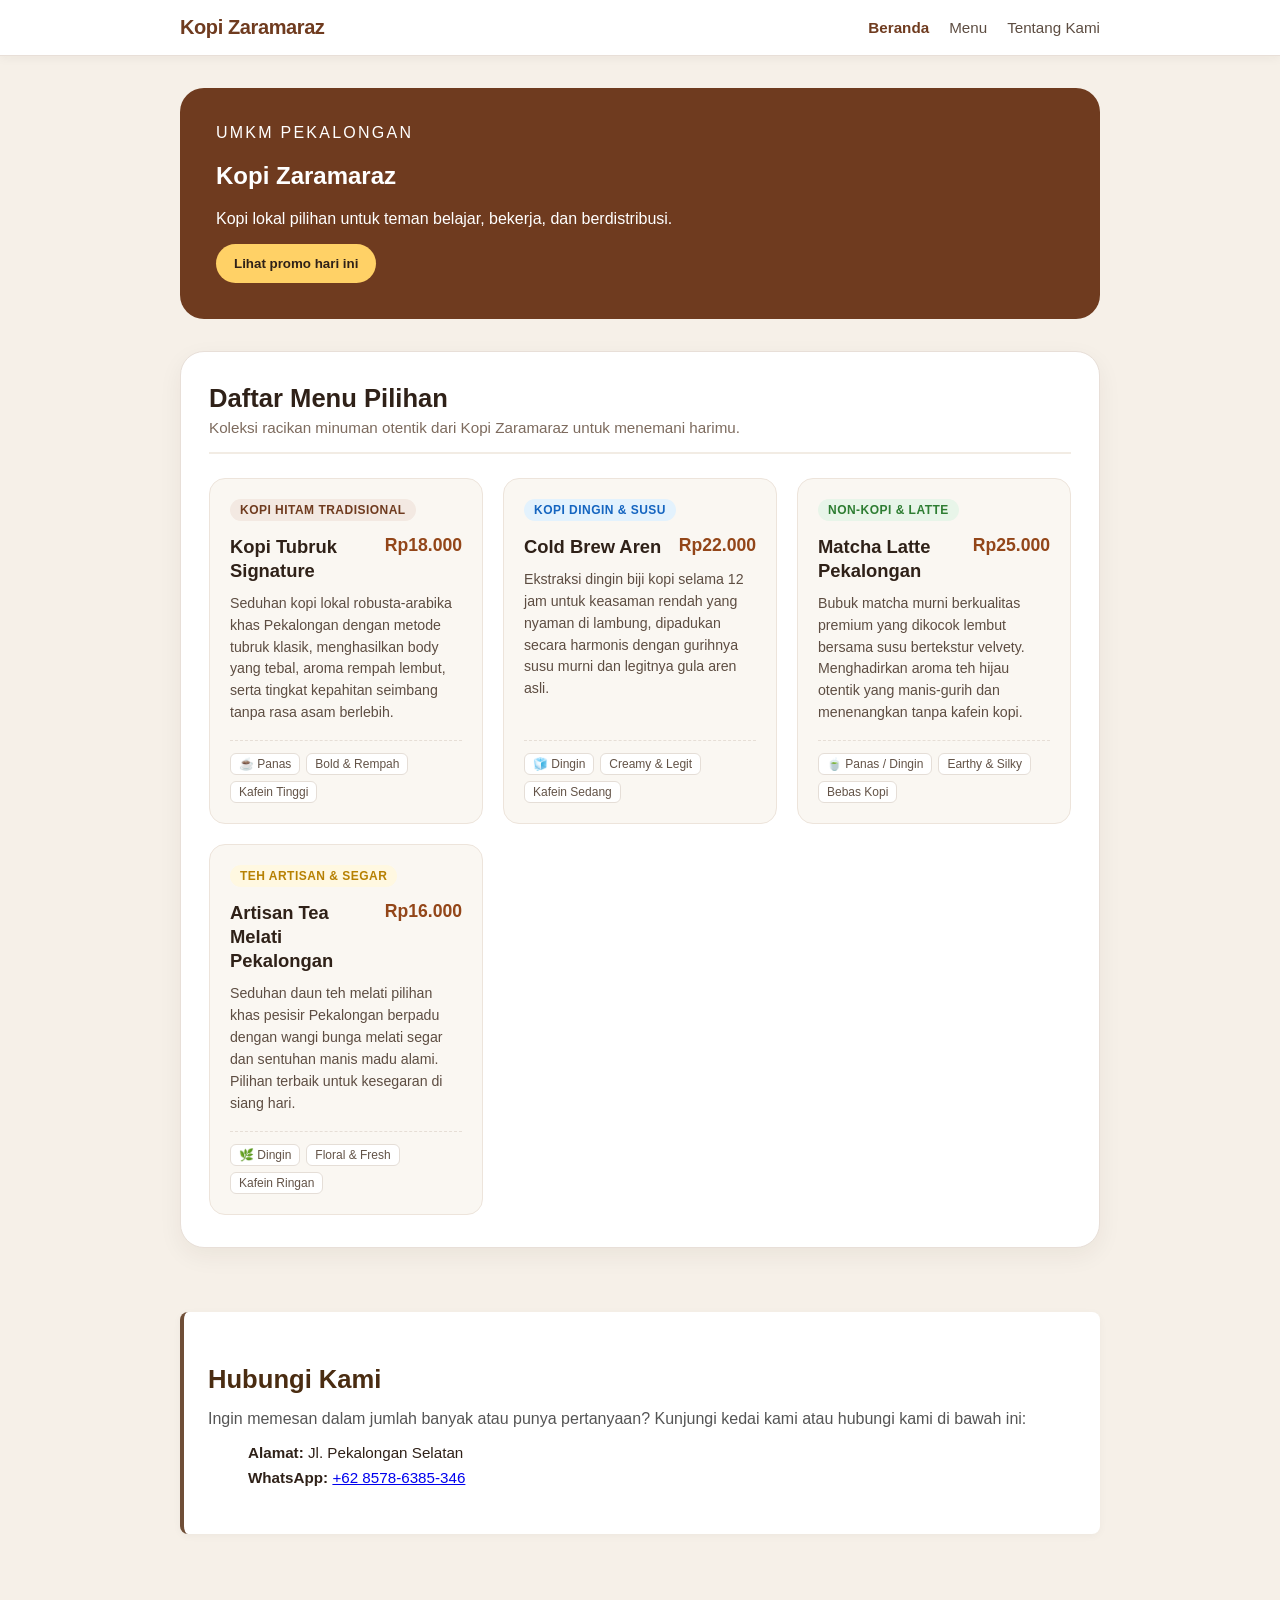
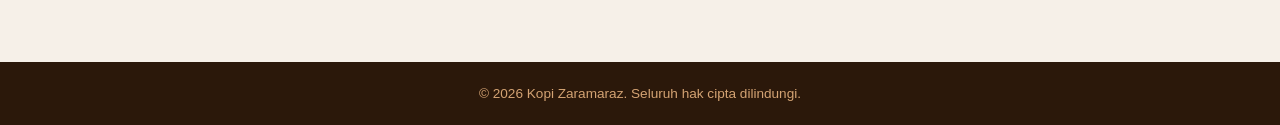
==== index.html @ f958324e "feat : tambah semantic html dan navigasi dua halaman" ====
<!doctype html>
<html lang="id">
    <head>
        <meta charset="utf-8" />
        <meta name="viewport" content="width=device-width, initial-scale=1" />
        <title>Kopi Zaramaraz</title>
        <link rel="stylesheet" href="css/style.css" />
    </head>
    <body>
        <header class="navbar-header">
            <div class="navbar-container">
                <a href="#" class="brand-logo">Kopi Zaramaraz</a>
                <nav class="navbar">
                    <ul class="nav-links">
                        <li><a href="#" class="active">Beranda</a></li>
                        <li><a href="#produk-title">Menu</a></li>
                        <li><a href="tentang.html">Tentang Kami</a></li>
                    </ul>
                </nav>
            </div>
        </header>
        <main class="page">
            <section class="hero">
                <p class="eyebrow">UMKM Pekalongan</p>
                <h1>Kopi Zaramaraz</h1>
                <p>Kopi lokal pilihan untuk teman belajar, bekerja, dan berdistribusi.</p>
                <button id="promoButton" type="button">Lihat promo hari ini</button>
            </section>

            <section id="menu" class="menu-box" aria-labelledby="produk-title">
                <div class="menu-header">
                    <h2 id="produk-title">Daftar Menu Pilihan</h2>
                    <p class="menu-subtitle">Koleksi racikan minuman otentik dari Kopi Zaramaraz untuk menemani harimu.</p>
                </div>

                <div class="menu-grid">
                    <!-- Card 1: Kopi Tubruk Signature (Jenis: Kopi Hitam Tradisional) -->
                    <article class="menu-card">
                        <div class="card-badge badge-kopi">Kopi Hitam Tradisional</div>
                        <div class="card-heading">
                            <h3 class="product-name">Kopi Tubruk Signature</h3>
                            <span class="product-price">Rp18.000</span>
                        </div>
                        <p class="product-desc">
                            Seduhan kopi lokal robusta-arabika khas Pekalongan dengan metode tubruk klasik, menghasilkan body yang tebal, aroma rempah lembut, serta tingkat kepahitan seimbang tanpa rasa asam berlebih.
                        </p>
                        <div class="product-meta">
                            <span class="meta-tag">☕ Panas</span>
                            <span class="meta-tag">Bold &amp; Rempah</span>
                            <span class="meta-tag">Kafein Tinggi</span>
                        </div>
                    </article>

                    <!-- Card 2: Cold Brew Aren (Jenis: Kopi Dingin & Susu) -->
                    <article class="menu-card">
                        <div class="card-badge badge-cold">Kopi Dingin &amp; Susu</div>
                        <div class="card-heading">
                            <h3 class="product-name">Cold Brew Aren</h3>
                            <span class="product-price">Rp22.000</span>
                        </div>
                        <p class="product-desc">
                            Ekstraksi dingin biji kopi selama 12 jam untuk keasaman rendah yang nyaman di lambung, dipadukan secara harmonis dengan gurihnya susu murni dan legitnya gula aren asli.
                        </p>
                        <div class="product-meta">
                            <span class="meta-tag">🧊 Dingin</span>
                            <span class="meta-tag">Creamy &amp; Legit</span>
                            <span class="meta-tag">Kafein Sedang</span>
                        </div>
                    </article>

                    <!-- Card 3: Matcha Latte Pekalongan (Jenis: Non-Kopi & Latte) -->
                    <article class="menu-card">
                        <div class="card-badge badge-matcha">Non-Kopi &amp; Latte</div>
                        <div class="card-heading">
                            <h3 class="product-name">Matcha Latte Pekalongan</h3>
                            <span class="product-price">Rp25.000</span>
                        </div>
                        <p class="product-desc">
                            Bubuk matcha murni berkualitas premium yang dikocok lembut bersama susu bertekstur velvety. Menghadirkan aroma teh hijau otentik yang manis-gurih dan menenangkan tanpa kafein kopi.
                        </p>
                        <div class="product-meta">
                            <span class="meta-tag">🍵 Panas / Dingin</span>
                            <span class="meta-tag">Earthy &amp; Silky</span>
                            <span class="meta-tag">Bebas Kopi</span>
                        </div>
                    </article>

                    <!-- Card 4: Artisan Tea Melati Pekalongan (Jenis: Teh Artisan & Segar) -->
                    <article class="menu-card">
                        <div class="card-badge badge-tea">Teh Artisan &amp; Segar</div>
                        <div class="card-heading">
                            <h3 class="product-name">Artisan Tea Melati Pekalongan</h3>
                            <span class="product-price">Rp16.000</span>
                        </div>
                        <p class="product-desc">
                            Seduhan daun teh melati pilihan khas pesisir Pekalongan berpadu dengan wangi bunga melati segar dan sentuhan manis madu alami. Pilihan terbaik untuk kesegaran di siang hari.
                        </p>
                        <div class="product-meta">
                            <span class="meta-tag">🌿 Dingin</span>
                            <span class="meta-tag">Floral &amp; Fresh</span>
                            <span class="meta-tag">Kafein Ringan</span>
                        </div>
                    </article>
                </div>
            </section>
            <section id="kontak" class="contact-section">
                <h2>Hubungi Kami</h2>
                <p>Ingin memesan dalam jumlah banyak atau punya pertanyaan? Kunjungi kedai kami atau hubungi kami di bawah ini:</p>
                <ul>
                    <li><strong>Alamat:</strong> Jl. Pekalongan Selatan</li>
                    <li><strong>WhatsApp:</strong> <a href="https://wa.me/6285786385346">+62 8578-6385-346</a></li>
                </ul>
            </section>
        </main>
        <footer class="footer">
            <p>&copy; 2026 Kopi Zaramaraz. Seluruh hak cipta dilindungi.</p>
        </footer>
        <script src="js/script.js"></script>
    </body>
</html>
---- css/style.css ----
.navbar-header {
    background: #ffffff;
    border-bottom: 1px solid #e8dfd8;
    position: sticky;
    top: 0;
    z-index: 100;
    box-shadow: 0 2px 10px rgba(47, 33, 24, 0.05);
}

.navbar-container {
    max-width: 920px;
    margin: 0 auto;
    padding: 16px 20px;
    display: flex;
    justify-content: space-between;
    align-items: center;
}

.brand-logo {
    font-size: 1.25rem;
    font-weight: 700;
    color: #6f3b1f;
    text-decoration: none;
    letter-spacing: -0.02em;
}

.navbar .nav-links {
    list-style: none;
    margin: 0;
    padding: 0;
    display: flex;
    gap: 20px;
}

.navbar .nav-links a {
    text-decoration: none;
    color: #5d4d42;
    font-weight: 500;
    font-size: 0.95rem;
    transition: color 0.2s ease;
}

.navbar .nav-links a:hover,
.navbar .nav-links a.active {
    color: #6f3b1f;
    font-weight: 700;
}

@media (max-width: 600px) {
    .navbar-container {
        flex-direction: column;
        gap: 12px;
        align-items: flex-start;
    }

    .navbar .nav-links {
        gap: 14px;
        flex-wrap: wrap;
    }
}

body {
    margin: 0;
    color: #2f2118;
    background: #f6f0e8;
    font-family: Arial, sans-serif;
}

.page {
    max-width: 920px;
    margin: 0 auto;
    padding: 32px 20px;
}

.hero {
    padding: 36px;
    color: white;
    background: #6f3b1f;
    border-radius: 24px;
}

.eyebrow {
    margin: 0 0 8px;
    letter-spacing: 0.14em;
    text-transform: uppercase;
}

.product {
    padding-left: 1.2rem;
}

button {
    padding: 12px 18px;
    color: #2f2118;
    font-weight: 700;
    cursor: pointer;
    background: #ffd166;
    border: 0;
    border-radius: 999px;
}

.menu-box {
    margin-top: 32px;
    padding: 32px 28px;
    background: #ffffff;
    border: 1px solid #e8dfd8;
    border-radius: 24px;
    box-shadow: 0 8px 24px rgba(47, 33, 24, 0.06);
}

.menu-header {
    margin-bottom: 24px;
    border-bottom: 2px solid #f2ece4;
    padding-bottom: 16px;
}

.menu-header h2 {
    margin: 0 0 6px;
    font-size: 1.6rem;
    color: #2f2118;
}

.menu-subtitle {
    margin: 0;
    color: #7d6b5e;
    font-size: 0.95rem;
}

.menu-grid {
    display: grid;
    grid-template-columns: repeat(auto-fit, minmax(260px, 1fr));
    gap: 20px;
}

.menu-card {
    background: #faf7f2;
    border: 1px solid #ede4db;
    border-radius: 16px;
    padding: 20px;
    display: flex;
    flex-direction: column;
    justify-content: space-between;
    transition: transform 0.2s ease, box-shadow 0.2s ease, border-color 0.2s ease;
}

.menu-card:hover {
    transform: translateY(-4px);
    box-shadow: 0 10px 24px rgba(111, 59, 31, 0.12);
    border-color: #d8c3b3;
}

.card-badge {
    display: inline-block;
    align-self: flex-start;
    font-size: 0.75rem;
    font-weight: 700;
    letter-spacing: 0.04em;
    text-transform: uppercase;
    padding: 4px 10px;
    border-radius: 999px;
    margin-bottom: 14px;
}

.badge-kopi {
    background-color: #f3e9e2;
    color: #6f3b1f;
}

.badge-cold {
    background-color: #e3f2fd;
    color: #1565c0;
}

.badge-matcha {
    background-color: #e8f5e9;
    color: #2e7d32;
}

.badge-tea {
    background-color: #fff8e1;
    color: #b78103;
}

.card-heading {
    display: flex;
    justify-content: space-between;
    align-items: flex-start;
    gap: 12px;
    margin-bottom: 10px;
}

.card-heading .product-name {
    margin: 0;
    font-size: 1.15rem;
    color: #2f2118;
    line-height: 1.3;
}

.card-heading .product-price {
    font-size: 1.1rem;
    font-weight: 700;
    color: #934619;
    white-space: nowrap;
}

.menu-card .product-desc {
    margin: 0 0 16px;
    font-size: 0.885rem;
    line-height: 1.55;
    color: #5d4d42;
    flex-grow: 1;
}

.product-meta {
    display: flex;
    flex-wrap: wrap;
    gap: 6px;
    padding-top: 12px;
    border-top: 1px dashed #e6ded6;
}

.meta-tag {
    font-size: 0.75rem;
    background: #ffffff;
    color: #635347;
    padding: 3px 8px;
    border-radius: 6px;
    border: 1px solid #e5ded7;
    font-weight: 500;
}

.contact-section {
    max-width: 1100px;
    margin: 4rem auto 3rem auto;
    padding: 2rem 1.5rem;
    background-color: #ffffff;
    border-radius: 8px;
    box-shadow: 0 2px 8px rgba(0, 0, 0, 0.04);
    border-left: 4px solid #6f4e37;
}

.contact-section h2 {
    font-size: 1.6rem;
    color: #4a2c11;
    margin-bottom: 0.5rem;
}

.contact-section p {
    color: #555555;
    margin-bottom: 1rem;
}

.contact-section ul {
    list-style: none;
    display: flex;
    flex-direction: column;
    gap: 0.5rem;
}

.contact-section li {
    font-size: 0.95rem;
}

.footer {
    background-color: #2b180a;
    color: #d4a373;
    text-align: center;
    padding: 1.5rem 1rem;
    margin-top: 3rem;
    font-size: 0.85rem;
}

.footer p {
    margin: 0;
}

a:focus-visible,
button:focus-visible {
    outline: 3px solid #d4a373;
    outline-offset: 3px;
    border-radius: 2px;
}

.skip-link {
    position: absolute;
    top: -40px;
    left: 0;
    background: #ffd166;
    color: #2f2118;
    padding: 8px 16px;
    z-index: 1000;
    font-weight: 700;
    text-decoration: none;
    transition: top 0.2s ease;
}

.skip-link:focus {
    top: 0;
}

.site-footer {
    text-align: center;
    padding: 24px 20px;
    margin-top: 40px;
    color: #7d6b5e;
    font-size: 0.875rem;
    border-top: 1px solid #e8dfd8;
}

#konten section img {
    width: 100%;             
    max-width: 100%;         
    height: auto;            
    max-height: 400px;       
    object-fit: cover;       
    border-radius: 16px;     
    margin-top: 16px;        
    display: block;
}
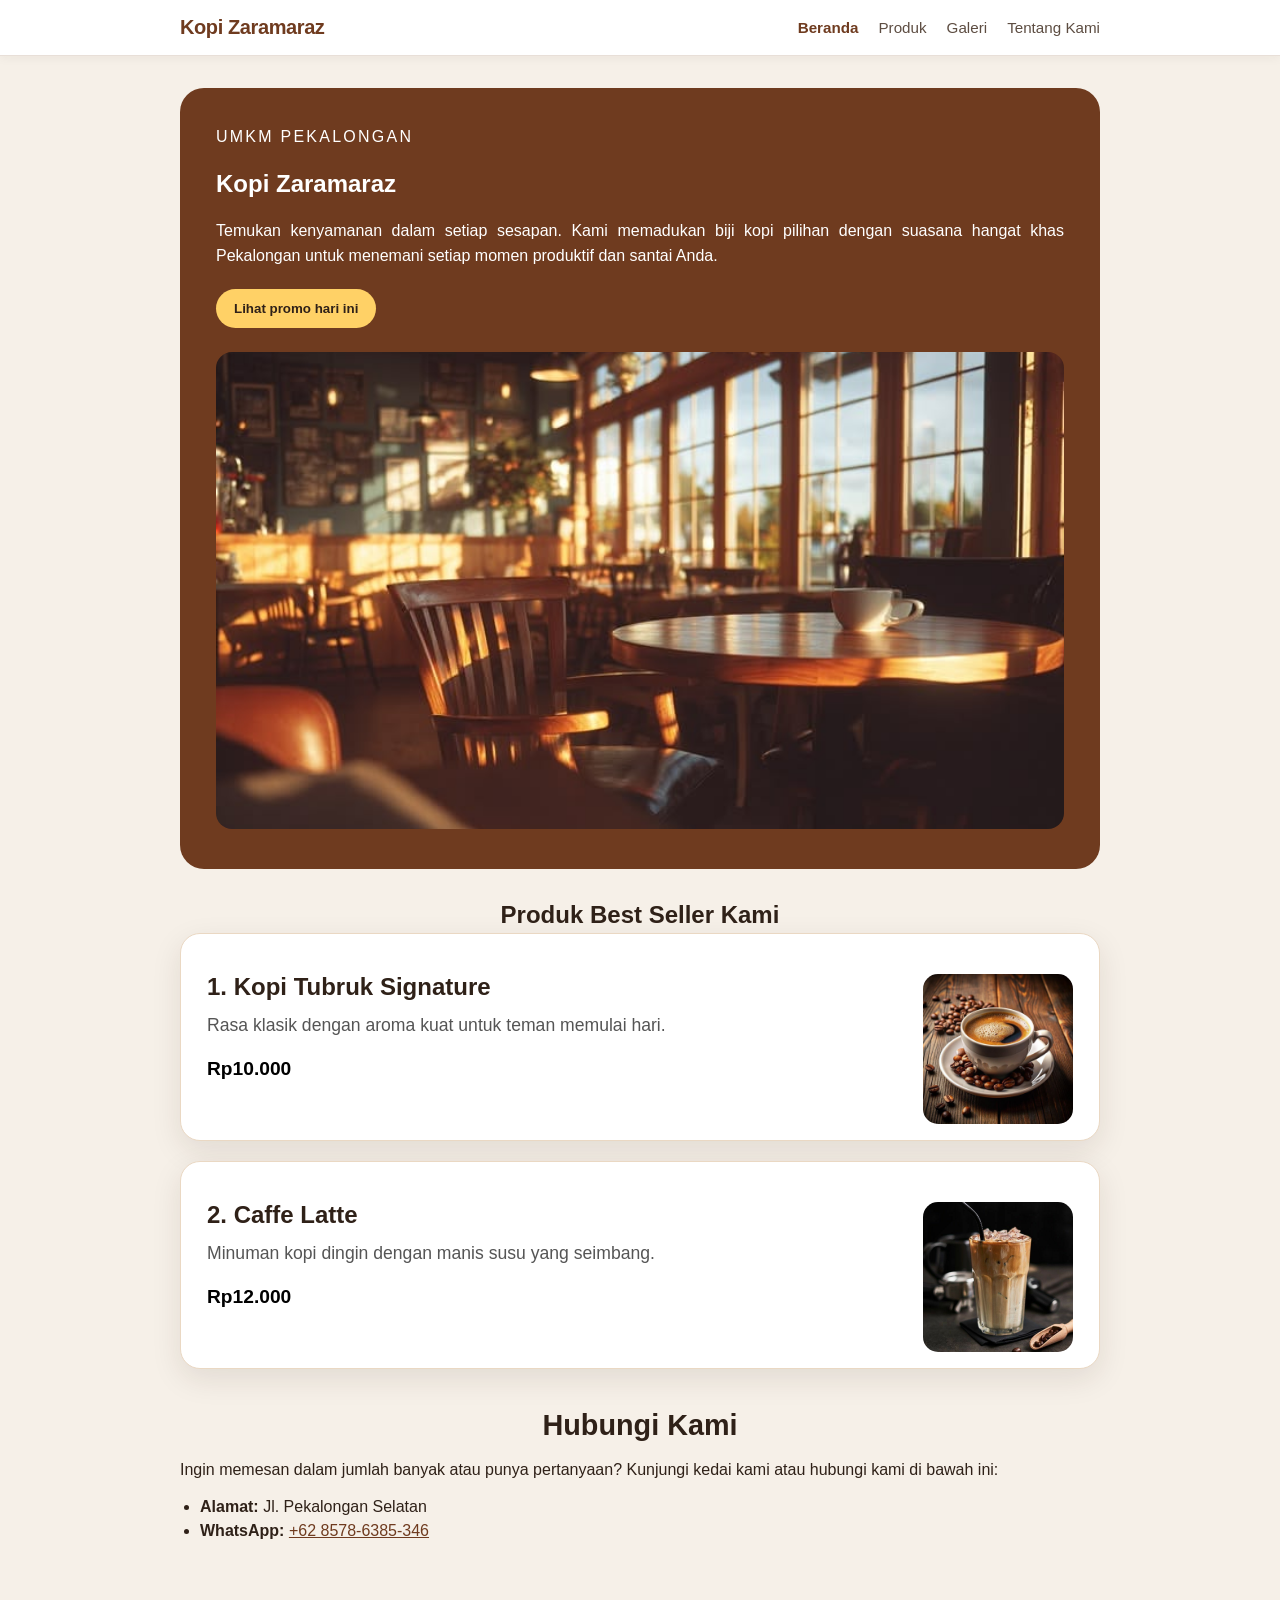
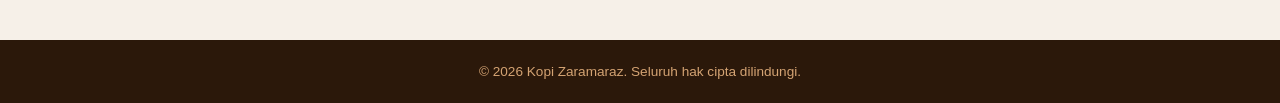
==== commit c7ddec6a: "feat: tambahan 2 nav & 2 halaman" ====
--- a/index.html
+++ b/index.html
@@ -13,7 +13,8 @@
                 <nav class="navbar">
                     <ul class="nav-links">
                         <li><a href="#" class="active">Beranda</a></li>
-                        <li><a href="#produk-title">Menu</a></li>
+                        <li><a href="produk.html">Produk</a></li>
+                        <li><a href="galeri.html">Galeri</a></li>
                         <li><a href="tentang.html">Tentang Kami</a></li>
                     </ul>
                 </nav>
@@ -23,83 +24,32 @@
             <section class="hero">
                 <p class="eyebrow">UMKM Pekalongan</p>
                 <h1>Kopi Zaramaraz</h1>
-                <p>Kopi lokal pilihan untuk teman belajar, bekerja, dan berdistribusi.</p>
+                <p>Temukan kenyamanan dalam setiap sesapan. Kami memadukan biji kopi pilihan dengan suasana hangat khas Pekalongan untuk menemani setiap momen produktif dan santai Anda.</p>
                 <button id="promoButton" type="button">Lihat promo hari ini</button>
+                <img src="assets/images/suasana-caffe2.jpg" alt="Etalase Kopi Nusa berisi kemasan kopi lokal" />
             </section>
-
-            <section id="menu" class="menu-box" aria-labelledby="produk-title">
-                <div class="menu-header">
-                    <h2 id="produk-title">Daftar Menu Pilihan</h2>
-                    <p class="menu-subtitle">Koleksi racikan minuman otentik dari Kopi Zaramaraz untuk menemani harimu.</p>
-                </div>
-
-                <div class="menu-grid">
-                    <!-- Card 1: Kopi Tubruk Signature (Jenis: Kopi Hitam Tradisional) -->
-                    <article class="menu-card">
-                        <div class="card-badge badge-kopi">Kopi Hitam Tradisional</div>
-                        <div class="card-heading">
-                            <h3 class="product-name">Kopi Tubruk Signature</h3>
-                            <span class="product-price">Rp18.000</span>
-                        </div>
-                        <p class="product-desc">
-                            Seduhan kopi lokal robusta-arabika khas Pekalongan dengan metode tubruk klasik, menghasilkan body yang tebal, aroma rempah lembut, serta tingkat kepahitan seimbang tanpa rasa asam berlebih.
-                        </p>
-                        <div class="product-meta">
-                            <span class="meta-tag">☕ Panas</span>
-                            <span class="meta-tag">Bold &amp; Rempah</span>
-                            <span class="meta-tag">Kafein Tinggi</span>
-                        </div>
+            <section aria-labelledby="produk-title">
+                <h2 id="produk-title">Produk Best Seller Kami</h2>
+                <div class="product-list">
+                    <article class="product-card">
+                    <div class="menu-text">
+                        <h3>1. Kopi Tubruk Signature</h3>
+                        <p>Rasa klasik dengan aroma kuat untuk teman memulai hari.</p>
+                        <p class="price">Rp10.000</p>
+                    </div>
+                    <div class="menu-image">
+                        <img src="assets/images/kopi-tubruk.jpg" alt="Kopi Tubruk Signature">
+                    </div>
                     </article>
-
-                    <!-- Card 2: Cold Brew Aren (Jenis: Kopi Dingin & Susu) -->
-                    <article class="menu-card">
-                        <div class="card-badge badge-cold">Kopi Dingin &amp; Susu</div>
-                        <div class="card-heading">
-                            <h3 class="product-name">Cold Brew Aren</h3>
-                            <span class="product-price">Rp22.000</span>
-                        </div>
-                        <p class="product-desc">
-                            Ekstraksi dingin biji kopi selama 12 jam untuk keasaman rendah yang nyaman di lambung, dipadukan secara harmonis dengan gurihnya susu murni dan legitnya gula aren asli.
-                        </p>
-                        <div class="product-meta">
-                            <span class="meta-tag">🧊 Dingin</span>
-                            <span class="meta-tag">Creamy &amp; Legit</span>
-                            <span class="meta-tag">Kafein Sedang</span>
-                        </div>
-                    </article>
-
-                    <!-- Card 3: Matcha Latte Pekalongan (Jenis: Non-Kopi & Latte) -->
-                    <article class="menu-card">
-                        <div class="card-badge badge-matcha">Non-Kopi &amp; Latte</div>
-                        <div class="card-heading">
-                            <h3 class="product-name">Matcha Latte Pekalongan</h3>
-                            <span class="product-price">Rp25.000</span>
-                        </div>
-                        <p class="product-desc">
-                            Bubuk matcha murni berkualitas premium yang dikocok lembut bersama susu bertekstur velvety. Menghadirkan aroma teh hijau otentik yang manis-gurih dan menenangkan tanpa kafein kopi.
-                        </p>
-                        <div class="product-meta">
-                            <span class="meta-tag">🍵 Panas / Dingin</span>
-                            <span class="meta-tag">Earthy &amp; Silky</span>
-                            <span class="meta-tag">Bebas Kopi</span>
-                        </div>
-                    </article>
-
-                    <!-- Card 4: Artisan Tea Melati Pekalongan (Jenis: Teh Artisan & Segar) -->
-                    <article class="menu-card">
-                        <div class="card-badge badge-tea">Teh Artisan &amp; Segar</div>
-                        <div class="card-heading">
-                            <h3 class="product-name">Artisan Tea Melati Pekalongan</h3>
-                            <span class="product-price">Rp16.000</span>
-                        </div>
-                        <p class="product-desc">
-                            Seduhan daun teh melati pilihan khas pesisir Pekalongan berpadu dengan wangi bunga melati segar dan sentuhan manis madu alami. Pilihan terbaik untuk kesegaran di siang hari.
-                        </p>
-                        <div class="product-meta">
-                            <span class="meta-tag">🌿 Dingin</span>
-                            <span class="meta-tag">Floral &amp; Fresh</span>
-                            <span class="meta-tag">Kafein Ringan</span>
-                        </div>
+                    <article class="product-card">
+                    <div class="menu-text">
+                        <h3>2. Caffe Latte</h3>
+                        <p>Minuman kopi dingin dengan manis susu yang seimbang.</p>
+                        <p class="price">Rp12.000</p>
+                    </div>
+                    <div class="menu-image">
+                        <img src="assets/images/coldnbrew.jpg" alt="Kopi Tubruk Signature">
+                    </div>
                     </article>
                 </div>
             </section>
--- a/css/style.css
+++ b/css/style.css
@@ -1,3 +1,16 @@
+/* ==========================================================================
+   1. BASE & RESET STYLES
+   ========================================================================== */
+body {
+    margin: 0;
+    color: #2f2118;
+    background: #f6f0e8;
+    font-family: Arial, sans-serif;
+}
+
+/* ==========================================================================
+   2. LAYOUT & NAVIGATION
+   ========================================================================== */
 .navbar-header {
     background: #ffffff;
     border-bottom: 1px solid #e8dfd8;
@@ -46,6 +59,249 @@
     font-weight: 700;
 }
 
+.page {
+    max-width: 920px;
+    margin: 0 auto;
+    padding: 32px 20px;
+}
+
+h4 {
+    text-align: center;
+    font-size: 25px;
+}
+
+.page p {
+    line-height: 1.6;
+    margin-bottom: 20px;
+    max-width: 1390px;
+    text-align: justify;
+}
+
+/* ==========================================================================
+   3. HERO SECTION
+   ========================================================================== */
+.hero {
+    padding: 36px;
+    color: white;
+    background: #6f3b1f;
+    border-radius: 24px;
+}
+
+.eyebrow {
+    margin: 0 0 8px;
+    letter-spacing: 0.14em;
+    text-transform: uppercase;
+}
+
+.product {
+    padding-left: 1.2rem;
+}
+
+button {
+    padding: 12px 18px;
+    color: #2f2118;
+    font-weight: 700;
+    cursor: pointer;
+    background: #ffd166;
+    border: 0;
+    border-radius: 999px;
+}
+
+/* ==========================================================================
+   4. PRODUK & KARTU (PRODUCT CARD & MENU CARD)
+   ========================================================================== */
+.products {
+    display: grid;
+    grid-template-columns: repeat(auto-fit, minmax(220px, 1fr));
+    gap: 16px;
+    margin-top: 18px;
+}
+
+.product-card {
+    display: flex;
+    align-items: center;
+    justify-content: space-between;
+    max-width: 960px;
+    background: white;
+    padding: 16px 26px;
+    border: 1px solid #ead8c3;
+    border-radius: 20px;
+    margin: 0 auto 20px auto;
+    box-shadow: 0 10px 30px rgb(47 33 24 / 10%);
+}
+
+.product-info {
+    flex: 1;
+    padding-right: 20px;
+}
+
+.product-img {
+    width: 130px;
+    height: 130px;
+    object-fit: cover;
+    border-radius: 16px;
+    flex-shrink: 0;
+    margin: 0;
+}
+
+.menu-card {
+    display: flex;
+    align-items: center;
+    background: white;
+    padding: 30px;
+    border-radius: 20px;
+    margin-bottom: 25px;
+}
+
+.menu-text {
+    flex: 1;
+    max-width: 60%;
+}
+
+.menu-text h3 {
+    font-size: 1.5rem;
+    margin: 0 0 10px 0;
+}
+
+.menu-text p {
+    font-size: 1.1rem;
+    color: #555;
+    margin: 0 0 15px 0;
+}
+
+.menu-text p.price {
+    font-weight: bold;
+    font-size: 1.2rem;
+    color: black;
+}
+
+.menu-image {
+    margin-left: auto;
+}
+
+.menu-image img {
+    width: 150px;
+    height: 150px;
+    border-radius: 15px;
+    object-fit: cover;
+    display: block;
+}
+
+/* ==========================================================================
+   5. CONTACT SECTION (HUBUNGI KAMI)
+   ========================================================================== */
+.contact-section {
+    max-width: 920px;
+    margin: 40px auto 20px auto;
+    padding: 0;
+    background-color: transparent;
+    border-radius: 0;
+    box-shadow: none;
+    border-left: none;
+}
+
+.contact-section h2 {
+    font-size: 1.8rem;
+    font-weight: 700;
+    color: #2f2118;
+    margin: 0 0 16px 0;
+}
+
+.contact-section p {
+    color: #2f2118;
+    font-size: 1rem;
+    margin-bottom: 16px;
+    line-height: 1.5;
+}
+
+.contact-section ul {
+    list-style: disc;
+    padding-left: 20px;
+    margin: 0;
+    display: flex;
+    flex-direction: column;
+    gap: 6px;
+}
+
+.contact-section li {
+    font-size: 1rem;
+    color: #2f2118;
+}
+
+.contact-section a {
+    color: #6f3b1f;
+    text-decoration: underline;
+}
+
+/* ==========================================================================
+   6. FOOTER
+   ========================================================================== */
+.footer {
+    background-color: #2b180a;
+    color: #d4a373;
+    text-align: center;
+    padding: 1.5rem 1rem;
+    margin-top: 3rem;
+    font-size: 0.85rem;
+}
+
+.footer p {
+    margin: 0;
+}
+
+.site-footer {
+    text-align: center;
+    padding: 24px 20px;
+    margin-top: 40px;
+    color: #7d6b5e;
+    font-size: 0.875rem;
+    border-top: 1px solid #e8dfd8;
+}
+
+/* ==========================================================================
+   7. UTILITIES & MISC
+   ========================================================================== */
+#konten section img {
+    width: 100%;
+    max-width: 100%;
+    height: auto;
+    max-height: 400px;
+    object-fit: cover;
+    border-radius: 16px;
+    margin-top: 16px;
+    display: block;
+}
+
+/* ==========================================================================
+   8. ACCESSIBILITY
+   ========================================================================== */
+a:focus-visible,
+button:focus-visible {
+    outline: 3px solid #d4a373;
+    outline-offset: 3px;
+    border-radius: 2px;
+}
+
+.skip-link {
+    position: absolute;
+    top: -40px;
+    left: 0;
+    background: #ffd166;
+    color: #2f2118;
+    padding: 8px 16px;
+    z-index: 1000;
+    font-weight: 700;
+    text-decoration: none;
+    transition: top 0.2s ease;
+}
+
+.skip-link:focus {
+    top: 0;
+}
+
+/* ==========================================================================
+   9. MEDIA QUERIES
+   ========================================================================== */
 @media (max-width: 600px) {
     .navbar-container {
         flex-direction: column;
@@ -59,261 +315,75 @@
     }
 }
 
-body {
-    margin: 0;
-    color: #2f2118;
-    background: #f6f0e8;
-    font-family: Arial, sans-serif;
-}
-
-.page {
-    max-width: 920px;
+/* ==========================================================================
+   10. GAMBAR & ELEMEN UMUM
+   ========================================================================== */
+img {
+    width: 100%;
+    max-width: 100%;
+    height: auto;
+    aspect-ratio: 16 / 9;
+    object-fit: cover;
+    border-radius: 16px;
+    margin-top: 24px;
+}
+
+.crop-16-9 {
+    width: 100%;
+    aspect-ratio: 16 / 9;
+    border-radius: 20px;
+    object-fit: cover;
+    overflow: hidden;
+}
+
+figure {
+    margin: 0 0 24px;
+}
+
+figcaption {
+    margin-top: 8px;
+    color: #6b5b52;
+}
+
+table {
+    width: 100%;
+    max-width: 960px;
     margin: 0 auto;
-    padding: 32px 20px;
-}
-
-.hero {
-    padding: 36px;
+    border-collapse: collapse;
+}
+
+caption {
+    margin-bottom: 8px;
+    font-weight: 700;
+    text-align: center;
+    font-size: 20px;
+}
+
+th,
+td {
+    padding: 10px;
+    text-align: left;
+    border: 1px solid #6d523b;
+}
+
+.site-footer {
+    padding: 24px 20px;
     color: white;
-    background: #6f3b1f;
-    border-radius: 24px;
-}
-
-.eyebrow {
-    margin: 0 0 8px;
-    letter-spacing: 0.14em;
-    text-transform: uppercase;
-}
-
-.product {
-    padding-left: 1.2rem;
-}
-
-button {
-    padding: 12px 18px;
-    color: #2f2118;
-    font-weight: 700;
-    cursor: pointer;
-    background: #ffd166;
-    border: 0;
-    border-radius: 999px;
-}
-
-.menu-box {
+    text-align: center;
+    background: #2f2118;
+}
+
+.page h2 {
     margin-top: 32px;
-    padding: 32px 28px;
-    background: #ffffff;
-    border: 1px solid #e8dfd8;
-    border-radius: 24px;
-    box-shadow: 0 8px 24px rgba(47, 33, 24, 0.06);
-}
-
-.menu-header {
-    margin-bottom: 24px;
-    border-bottom: 2px solid #f2ece4;
-    padding-bottom: 16px;
-}
-
-.menu-header h2 {
-    margin: 0 0 6px;
-    font-size: 1.6rem;
-    color: #2f2118;
-}
-
-.menu-subtitle {
-    margin: 0;
-    color: #7d6b5e;
-    font-size: 0.95rem;
-}
-
-.menu-grid {
-    display: grid;
-    grid-template-columns: repeat(auto-fit, minmax(260px, 1fr));
-    gap: 20px;
-}
-
-.menu-card {
-    background: #faf7f2;
-    border: 1px solid #ede4db;
-    border-radius: 16px;
-    padding: 20px;
-    display: flex;
-    flex-direction: column;
-    justify-content: space-between;
-    transition: transform 0.2s ease, box-shadow 0.2s ease, border-color 0.2s ease;
-}
-
-.menu-card:hover {
-    transform: translateY(-4px);
-    box-shadow: 0 10px 24px rgba(111, 59, 31, 0.12);
-    border-color: #d8c3b3;
-}
-
-.card-badge {
-    display: inline-block;
-    align-self: flex-start;
-    font-size: 0.75rem;
-    font-weight: 700;
-    letter-spacing: 0.04em;
-    text-transform: uppercase;
-    padding: 4px 10px;
-    border-radius: 999px;
-    margin-bottom: 14px;
-}
-
-.badge-kopi {
-    background-color: #f3e9e2;
-    color: #6f3b1f;
-}
-
-.badge-cold {
-    background-color: #e3f2fd;
-    color: #1565c0;
-}
-
-.badge-matcha {
-    background-color: #e8f5e9;
-    color: #2e7d32;
-}
-
-.badge-tea {
-    background-color: #fff8e1;
-    color: #b78103;
-}
-
-.card-heading {
-    display: flex;
-    justify-content: space-between;
-    align-items: flex-start;
-    gap: 12px;
-    margin-bottom: 10px;
-}
-
-.card-heading .product-name {
-    margin: 0;
-    font-size: 1.15rem;
-    color: #2f2118;
-    line-height: 1.3;
-}
-
-.card-heading .product-price {
-    font-size: 1.1rem;
-    font-weight: 700;
-    color: #934619;
-    white-space: nowrap;
-}
-
-.menu-card .product-desc {
-    margin: 0 0 16px;
-    font-size: 0.885rem;
-    line-height: 1.55;
+    margin-bottom: 4px; 
+    text-align: center;
+}
+
+caption,
+.page p.subtitle {
+    margin-top: 0;
+    margin-bottom: 16px;
+    font-weight: 700;
+    text-align: center;
     color: #5d4d42;
-    flex-grow: 1;
-}
-
-.product-meta {
-    display: flex;
-    flex-wrap: wrap;
-    gap: 6px;
-    padding-top: 12px;
-    border-top: 1px dashed #e6ded6;
-}
-
-.meta-tag {
-    font-size: 0.75rem;
-    background: #ffffff;
-    color: #635347;
-    padding: 3px 8px;
-    border-radius: 6px;
-    border: 1px solid #e5ded7;
-    font-weight: 500;
-}
-
-.contact-section {
-    max-width: 1100px;
-    margin: 4rem auto 3rem auto;
-    padding: 2rem 1.5rem;
-    background-color: #ffffff;
-    border-radius: 8px;
-    box-shadow: 0 2px 8px rgba(0, 0, 0, 0.04);
-    border-left: 4px solid #6f4e37;
-}
-
-.contact-section h2 {
-    font-size: 1.6rem;
-    color: #4a2c11;
-    margin-bottom: 0.5rem;
-}
-
-.contact-section p {
-    color: #555555;
-    margin-bottom: 1rem;
-}
-
-.contact-section ul {
-    list-style: none;
-    display: flex;
-    flex-direction: column;
-    gap: 0.5rem;
-}
-
-.contact-section li {
-    font-size: 0.95rem;
-}
-
-.footer {
-    background-color: #2b180a;
-    color: #d4a373;
-    text-align: center;
-    padding: 1.5rem 1rem;
-    margin-top: 3rem;
-    font-size: 0.85rem;
-}
-
-.footer p {
-    margin: 0;
-}
-
-a:focus-visible,
-button:focus-visible {
-    outline: 3px solid #d4a373;
-    outline-offset: 3px;
-    border-radius: 2px;
-}
-
-.skip-link {
-    position: absolute;
-    top: -40px;
-    left: 0;
-    background: #ffd166;
-    color: #2f2118;
-    padding: 8px 16px;
-    z-index: 1000;
-    font-weight: 700;
-    text-decoration: none;
-    transition: top 0.2s ease;
-}
-
-.skip-link:focus {
-    top: 0;
-}
-
-.site-footer {
-    text-align: center;
-    padding: 24px 20px;
-    margin-top: 40px;
-    color: #7d6b5e;
-    font-size: 0.875rem;
-    border-top: 1px solid #e8dfd8;
-}
-
-#konten section img {
-    width: 100%;             
-    max-width: 100%;         
-    height: auto;            
-    max-height: 400px;       
-    object-fit: cover;       
-    border-radius: 16px;     
-    margin-top: 16px;        
-    display: block;
 }
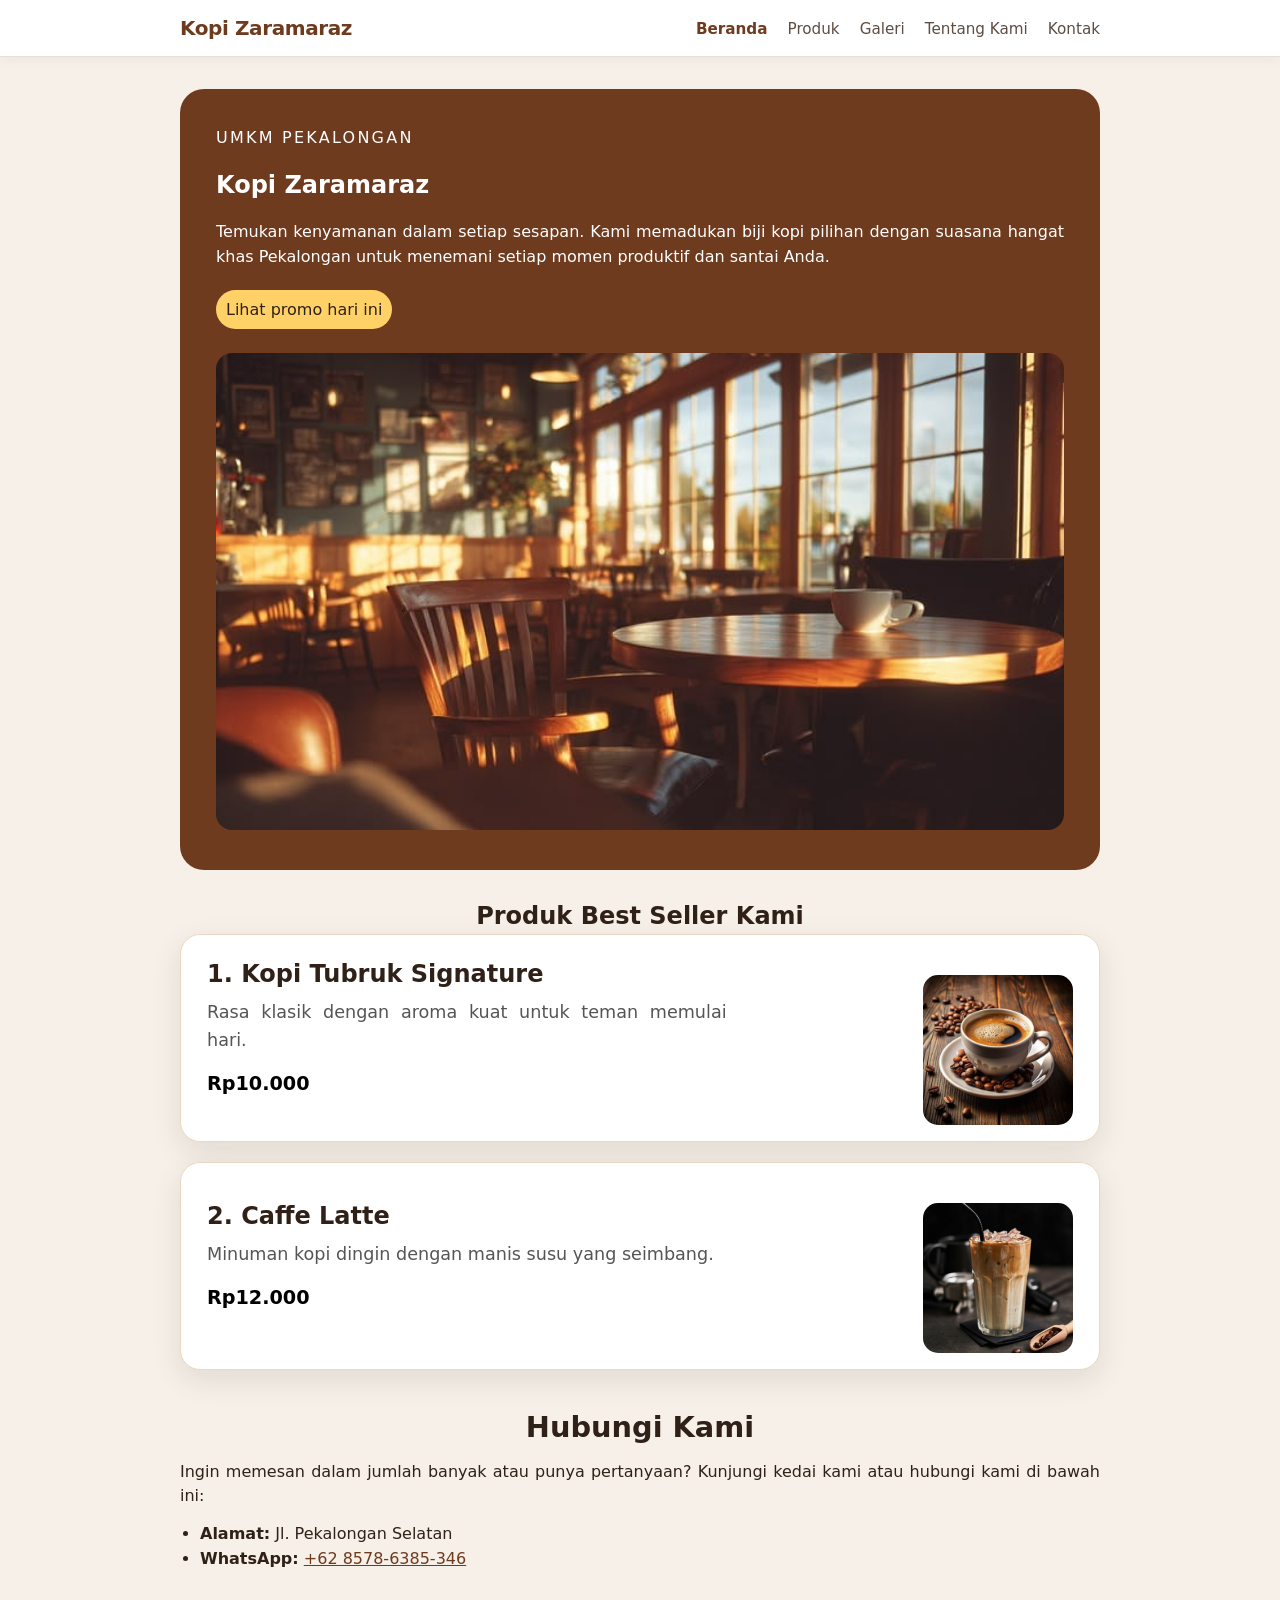
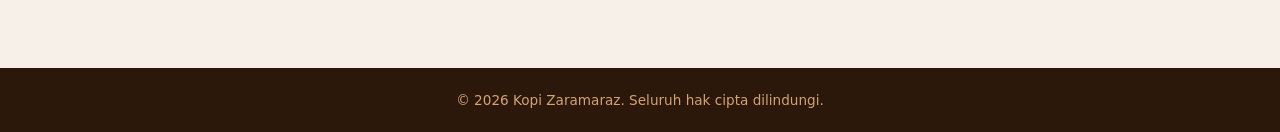
==== commit 509eae6a: "feat: tambah form kontak aksesibel dan preview" ====
--- a/index.html
+++ b/index.html
@@ -16,6 +16,7 @@
                         <li><a href="produk.html">Produk</a></li>
                         <li><a href="galeri.html">Galeri</a></li>
                         <li><a href="tentang.html">Tentang Kami</a></li>
+                        <li><a href="kontak.html">Kontak</a></li>
                     </ul>
                 </nav>
             </div>
--- a/css/style.css
+++ b/css/style.css
@@ -5,7 +5,7 @@
     margin: 0;
     color: #2f2118;
     background: #f6f0e8;
-    font-family: Arial, sans-serif;
+    font-family: system-ui, -apple-system, BlinkMacSystemFont, "Segoe UI", sans-serif;
 }
 
 /* ==========================================================================
@@ -273,7 +273,50 @@
 }
 
 /* ==========================================================================
-   8. ACCESSIBILITY
+   8. FORM & UI ELEMENTS
+   ========================================================================== */
+
+form,
+pre {
+    background: white;
+    border: 1px solid #ead8c3;
+    border-radius: 16px;
+    padding: 18px;
+}
+
+.field {
+    display: grid;
+    gap: 6px;
+    margin-bottom: 14px;
+}
+
+label,
+legend {
+    font-weight: 700;
+}
+
+input,
+select,
+textarea,
+button {
+    font: inherit;
+    padding: 10px;
+}
+
+fieldset {
+    display: grid;
+    gap: 8px;
+    margin: 0 0 14px;
+    border: 1px solid #ead8c3;
+    border-radius: 12px;
+}
+
+button {
+    cursor: pointer;
+}
+
+/* ==========================================================================
+   9. ACCESSIBILITY
    ========================================================================== */
 a:focus-visible,
 button:focus-visible {
@@ -300,7 +343,7 @@
 }
 
 /* ==========================================================================
-   9. MEDIA QUERIES
+   10. MEDIA QUERIES
    ========================================================================== */
 @media (max-width: 600px) {
     .navbar-container {
@@ -316,7 +359,7 @@
 }
 
 /* ==========================================================================
-   10. GAMBAR & ELEMEN UMUM
+   11. GAMBAR & ELEMEN UMUM
    ========================================================================== */
 img {
     width: 100%;
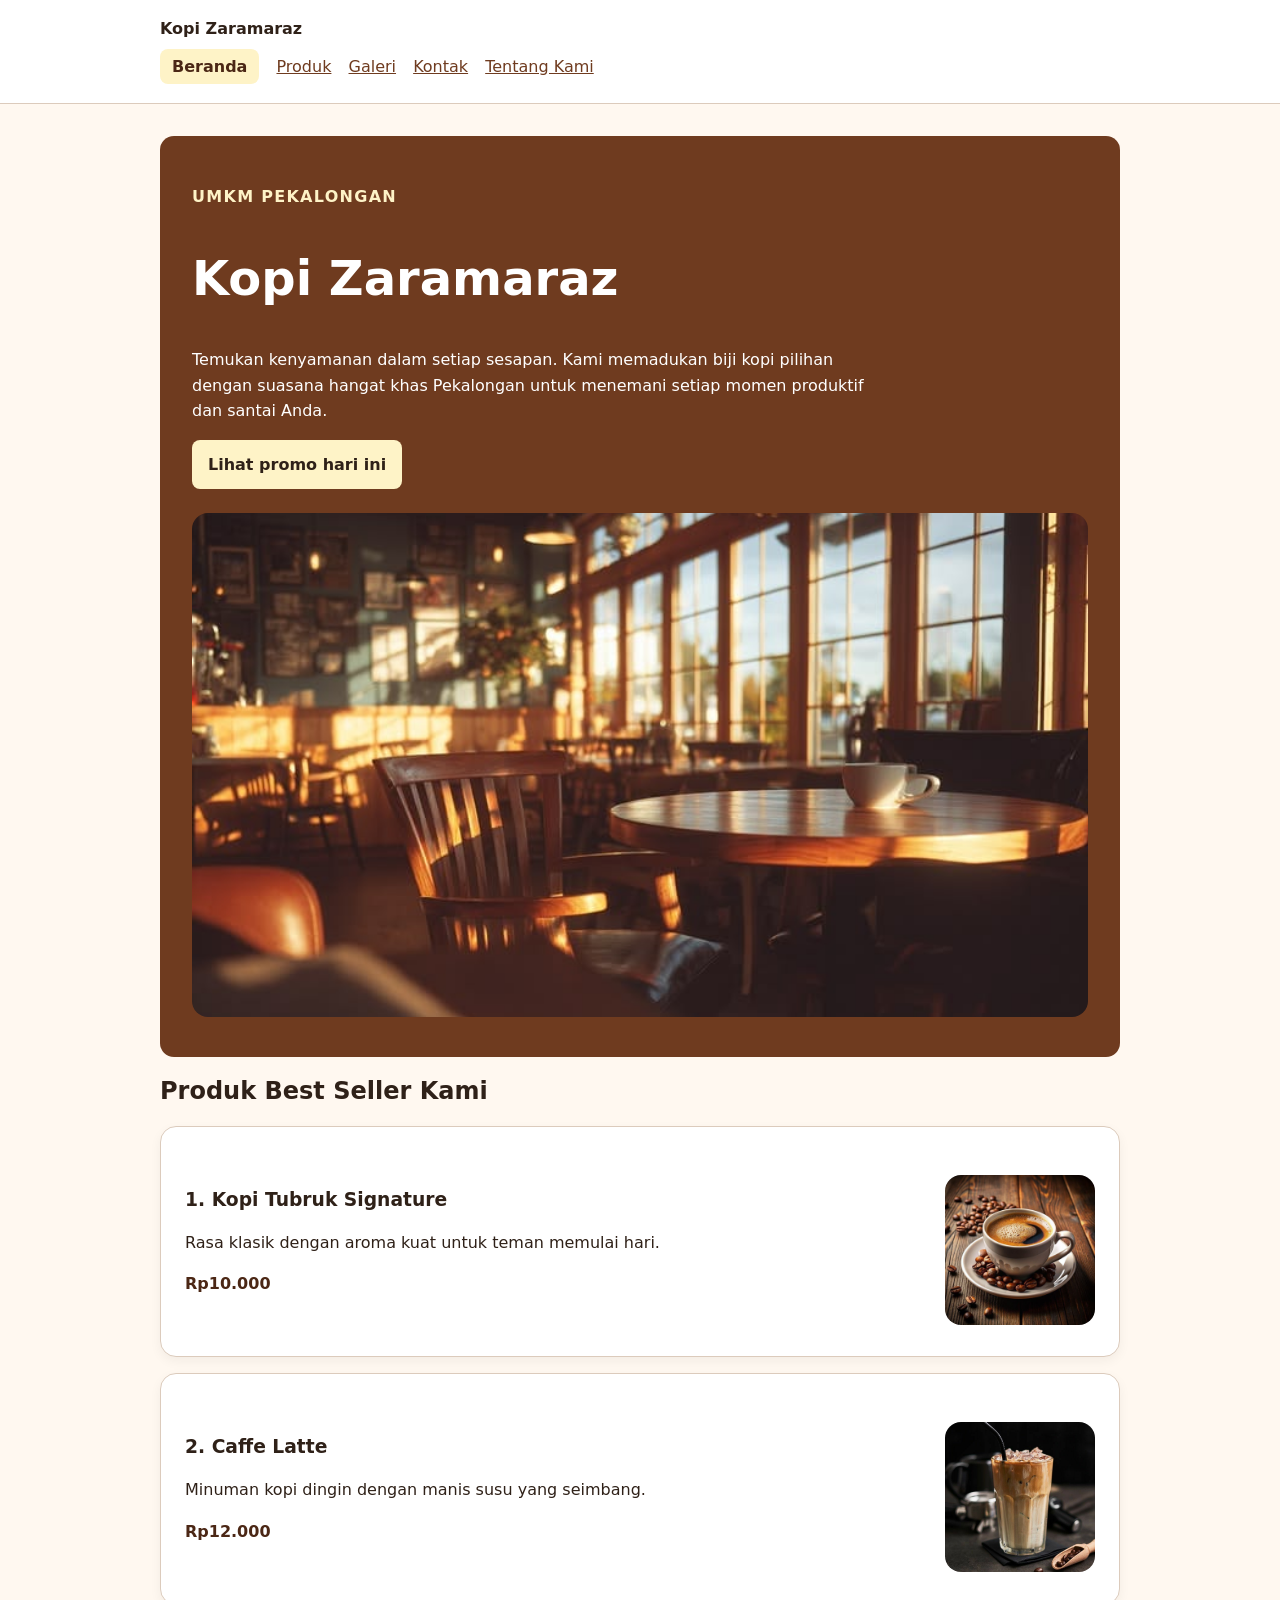
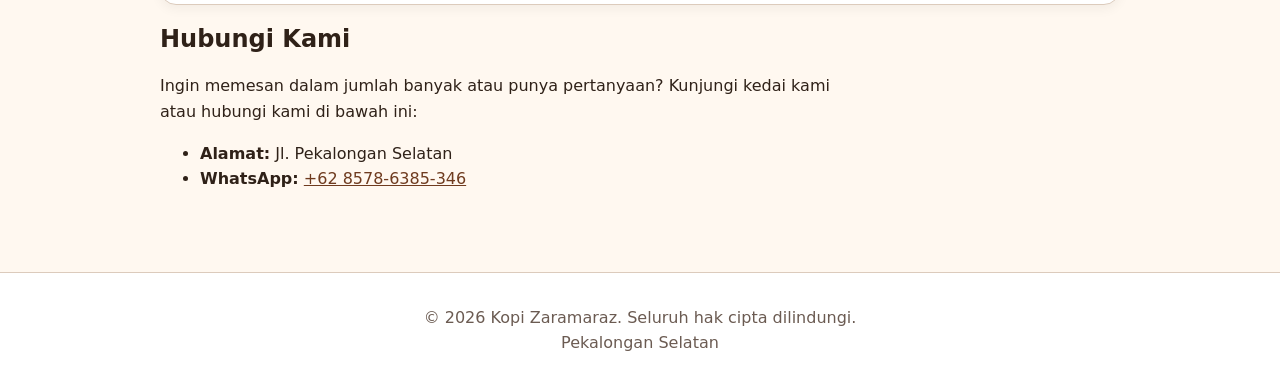
==== commit 819f0e28: "feat: bangun fondasi css dan design token" ====
--- a/index.html
+++ b/index.html
@@ -7,20 +7,20 @@
         <link rel="stylesheet" href="css/style.css" />
     </head>
     <body>
-        <header class="navbar-header">
-            <div class="navbar-container">
-                <a href="#" class="brand-logo">Kopi Zaramaraz</a>
-                <nav class="navbar">
-                    <ul class="nav-links">
-                        <li><a href="#" class="active">Beranda</a></li>
-                        <li><a href="produk.html">Produk</a></li>
-                        <li><a href="galeri.html">Galeri</a></li>
-                        <li><a href="tentang.html">Tentang Kami</a></li>
-                        <li><a href="kontak.html">Kontak</a></li>
-                    </ul>
-                </nav>
-            </div>
+        <a class="skip-link" href="#konten">Lewati ke konten utama</a>
+        <header class="site-header">
+            <nav class="nav" aria-label="Navigasi utama">
+                <a class="brand" href="index.html">Kopi Zaramaraz</a>
+                <ul>
+                    <li><a aria-current="page" href="index.html">Beranda</a></li>
+                    <li><a href="produk.html">Produk</a></li>
+                    <li><a href="galeri.html">Galeri</a></li>
+                    <li><a href="kontak.html">Kontak</a></li>
+                    <li><a href="tentang.html">Tentang Kami</a></li>
+                </ul>
+            </nav>
         </header>
+
         <main class="page">
             <section class="hero">
                 <p class="eyebrow">UMKM Pekalongan</p>
@@ -49,7 +49,7 @@
                         <p class="price">Rp12.000</p>
                     </div>
                     <div class="menu-image">
-                        <img src="assets/images/coldnbrew.jpg" alt="Kopi Tubruk Signature">
+                        <img src="assets/images/caffelatte.jpg" alt="Caffe Latte">
                     </div>
                     </article>
                 </div>
@@ -63,8 +63,8 @@
                 </ul>
             </section>
         </main>
-        <footer class="footer">
-            <p>&copy; 2026 Kopi Zaramaraz. Seluruh hak cipta dilindungi.</p>
+        <footer class="site-footer">
+            <p>&copy; 2026 Kopi Zaramaraz. Seluruh hak cipta dilindungi.<br>Pekalongan Selatan</p>
         </footer>
         <script src="js/script.js"></script>
     </body>
--- a/css/style.css
+++ b/css/style.css
@@ -1,367 +1,101 @@
-/* ==========================================================================
-   1. BASE & RESET STYLES
-   ========================================================================== */
+:root {
+  --color-primary: #6f3b1f;
+  --color-primary-strong: #4b2715;
+  --color-text: #2f2118;
+  --color-muted: #6b5b52;
+  --color-surface: #ffffff;
+  --color-surface-soft: #fff8f0;
+  --color-border: #dccbbc;
+  --color-focus: #1d4ed8;
+  --space-1: 0.5rem;
+  --space-2: 0.75rem;
+  --space-3: 1rem;
+  --space-4: 1.5rem;
+  --space-5: 2rem;
+  --radius-sm: 0.5rem;
+  --radius-md: 0.875rem;
+  --shadow-card: 0 0.5rem 1.5rem rgb(47 33 24 / 0.1);
+}
+
+*,
+*::before,
+*::after {
+  box-sizing: border-box;
+}
+
+html { color-scheme: light; }
+
 body {
-    margin: 0;
-    color: #2f2118;
-    background: #f6f0e8;
-    font-family: system-ui, -apple-system, BlinkMacSystemFont, "Segoe UI", sans-serif;
-}
-
-/* ==========================================================================
-   2. LAYOUT & NAVIGATION
-   ========================================================================== */
-.navbar-header {
-    background: #ffffff;
-    border-bottom: 1px solid #e8dfd8;
-    position: sticky;
-    top: 0;
-    z-index: 100;
-    box-shadow: 0 2px 10px rgba(47, 33, 24, 0.05);
-}
-
-.navbar-container {
-    max-width: 920px;
-    margin: 0 auto;
-    padding: 16px 20px;
-    display: flex;
-    justify-content: space-between;
-    align-items: center;
-}
-
-.brand-logo {
-    font-size: 1.25rem;
-    font-weight: 700;
-    color: #6f3b1f;
-    text-decoration: none;
-    letter-spacing: -0.02em;
-}
-
-.navbar .nav-links {
-    list-style: none;
-    margin: 0;
-    padding: 0;
-    display: flex;
-    gap: 20px;
-}
-
-.navbar .nav-links a {
-    text-decoration: none;
-    color: #5d4d42;
-    font-weight: 500;
-    font-size: 0.95rem;
-    transition: color 0.2s ease;
-}
-
-.navbar .nav-links a:hover,
-.navbar .nav-links a.active {
-    color: #6f3b1f;
-    font-weight: 700;
-}
-
-.page {
-    max-width: 920px;
-    margin: 0 auto;
-    padding: 32px 20px;
-}
-
-h4 {
-    text-align: center;
-    font-size: 25px;
-}
-
-.page p {
-    line-height: 1.6;
-    margin-bottom: 20px;
-    max-width: 1390px;
-    text-align: justify;
-}
-
-/* ==========================================================================
-   3. HERO SECTION
-   ========================================================================== */
+  margin: 0;
+  color: var(--color-text);
+  background: var(--color-surface-soft);
+  font-family: system-ui, -apple-system, BlinkMacSystemFont, "Segoe UI", sans-serif;
+  font-size: 1rem;
+  line-height: 1.6;
+}
+
+img { max-width: 100%; height: auto; }
+a { color: var(--color-primary); }
+a:hover { color: var(--color-primary-strong); }
+:focus-visible { outline: 3px solid var(--color-focus); outline-offset: 3px; }
+
+.skip-link {
+  position: absolute;
+  top: -5rem;
+  left: var(--space-3);
+  padding: var(--space-2) var(--space-3);
+  color: var(--color-surface);
+  background: var(--color-text);
+}
+.skip-link:focus { top: var(--space-3); }
+
+.site-header,
+.site-footer {
+  padding: var(--space-3) var(--space-4);
+  background: var(--color-surface);
+  border-bottom: 1px solid var(--color-border);
+}
+.site-footer {
+  display: flex;
+  flex-direction: column;
+  align-items: center;
+  justify-content: center;
+  width: 100%;
+  margin-top: var(--space-5);
+  color: var(--color-muted);
+  text-align: center;
+  border-top: 1px solid var(--color-border);
+  border-bottom: 0;
+}
+.nav,
+.page { width: min(100% - 2rem, 60rem); margin-inline: auto; }
+.brand {
+  display: inline-block;
+  margin-bottom: var(--space-2);
+  color: var(--color-text);
+  font-weight: 800;
+  text-decoration: none;
+}
+.nav ul { padding: 0; margin: 0; list-style: none; }
+.nav li { display: inline-block; margin: 0 var(--space-2) var(--space-1) 0; }
+.nav a[aria-current="page"] {
+  padding: var(--space-1) var(--space-2);
+  color: var(--color-primary-strong);
+  font-weight: 700;
+  text-decoration: none;
+  background: #fef3c7;
+  border-radius: var(--radius-sm);
+}
+.page { padding-block: var(--space-5); }
+
 .hero {
-    padding: 36px;
-    color: white;
-    background: #6f3b1f;
-    border-radius: 24px;
-}
-
-.eyebrow {
-    margin: 0 0 8px;
-    letter-spacing: 0.14em;
-    text-transform: uppercase;
-}
-
-.product {
-    padding-left: 1.2rem;
-}
-
-button {
-    padding: 12px 18px;
-    color: #2f2118;
-    font-weight: 700;
-    cursor: pointer;
-    background: #ffd166;
-    border: 0;
-    border-radius: 999px;
-}
-
-/* ==========================================================================
-   4. PRODUK & KARTU (PRODUCT CARD & MENU CARD)
-   ========================================================================== */
-.products {
-    display: grid;
-    grid-template-columns: repeat(auto-fit, minmax(220px, 1fr));
-    gap: 16px;
-    margin-top: 18px;
-}
-
-.product-card {
-    display: flex;
-    align-items: center;
-    justify-content: space-between;
-    max-width: 960px;
-    background: white;
-    padding: 16px 26px;
-    border: 1px solid #ead8c3;
-    border-radius: 20px;
-    margin: 0 auto 20px auto;
-    box-shadow: 0 10px 30px rgb(47 33 24 / 10%);
-}
-
-.product-info {
-    flex: 1;
-    padding-right: 20px;
-}
-
-.product-img {
-    width: 130px;
-    height: 130px;
-    object-fit: cover;
-    border-radius: 16px;
-    flex-shrink: 0;
-    margin: 0;
-}
-
-.menu-card {
-    display: flex;
-    align-items: center;
-    background: white;
-    padding: 30px;
-    border-radius: 20px;
-    margin-bottom: 25px;
-}
-
-.menu-text {
-    flex: 1;
-    max-width: 60%;
-}
-
-.menu-text h3 {
-    font-size: 1.5rem;
-    margin: 0 0 10px 0;
-}
-
-.menu-text p {
-    font-size: 1.1rem;
-    color: #555;
-    margin: 0 0 15px 0;
-}
-
-.menu-text p.price {
-    font-weight: bold;
-    font-size: 1.2rem;
-    color: black;
-}
-
-.menu-image {
-    margin-left: auto;
-}
-
-.menu-image img {
-    width: 150px;
-    height: 150px;
-    border-radius: 15px;
-    object-fit: cover;
-    display: block;
-}
-
-/* ==========================================================================
-   5. CONTACT SECTION (HUBUNGI KAMI)
-   ========================================================================== */
-.contact-section {
-    max-width: 920px;
-    margin: 40px auto 20px auto;
-    padding: 0;
-    background-color: transparent;
-    border-radius: 0;
-    box-shadow: none;
-    border-left: none;
-}
-
-.contact-section h2 {
-    font-size: 1.8rem;
-    font-weight: 700;
-    color: #2f2118;
-    margin: 0 0 16px 0;
-}
-
-.contact-section p {
-    color: #2f2118;
-    font-size: 1rem;
-    margin-bottom: 16px;
-    line-height: 1.5;
-}
-
-.contact-section ul {
-    list-style: disc;
-    padding-left: 20px;
-    margin: 0;
-    display: flex;
-    flex-direction: column;
-    gap: 6px;
-}
-
-.contact-section li {
-    font-size: 1rem;
-    color: #2f2118;
-}
-
-.contact-section a {
-    color: #6f3b1f;
-    text-decoration: underline;
-}
-
-/* ==========================================================================
-   6. FOOTER
-   ========================================================================== */
-.footer {
-    background-color: #2b180a;
-    color: #d4a373;
-    text-align: center;
-    padding: 1.5rem 1rem;
-    margin-top: 3rem;
-    font-size: 0.85rem;
-}
-
-.footer p {
-    margin: 0;
-}
-
-.site-footer {
-    text-align: center;
-    padding: 24px 20px;
-    margin-top: 40px;
-    color: #7d6b5e;
-    font-size: 0.875rem;
-    border-top: 1px solid #e8dfd8;
-}
-
-/* ==========================================================================
-   7. UTILITIES & MISC
-   ========================================================================== */
-#konten section img {
-    width: 100%;
-    max-width: 100%;
-    height: auto;
-    max-height: 400px;
-    object-fit: cover;
-    border-radius: 16px;
-    margin-top: 16px;
-    display: block;
-}
-
-/* ==========================================================================
-   8. FORM & UI ELEMENTS
-   ========================================================================== */
-
-form,
-pre {
-    background: white;
-    border: 1px solid #ead8c3;
-    border-radius: 16px;
-    padding: 18px;
-}
-
-.field {
-    display: grid;
-    gap: 6px;
-    margin-bottom: 14px;
-}
-
-label,
-legend {
-    font-weight: 700;
-}
-
-input,
-select,
-textarea,
-button {
-    font: inherit;
-    padding: 10px;
-}
-
-fieldset {
-    display: grid;
-    gap: 8px;
-    margin: 0 0 14px;
-    border: 1px solid #ead8c3;
-    border-radius: 12px;
-}
-
-button {
-    cursor: pointer;
-}
-
-/* ==========================================================================
-   9. ACCESSIBILITY
-   ========================================================================== */
-a:focus-visible,
-button:focus-visible {
-    outline: 3px solid #d4a373;
-    outline-offset: 3px;
-    border-radius: 2px;
-}
-
-.skip-link {
-    position: absolute;
-    top: -40px;
-    left: 0;
-    background: #ffd166;
-    color: #2f2118;
-    padding: 8px 16px;
-    z-index: 1000;
-    font-weight: 700;
-    text-decoration: none;
-    transition: top 0.2s ease;
-}
-
-.skip-link:focus {
-    top: 0;
-}
-
-/* ==========================================================================
-   10. MEDIA QUERIES
-   ========================================================================== */
-@media (max-width: 600px) {
-    .navbar-container {
-        flex-direction: column;
-        gap: 12px;
-        align-items: flex-start;
-    }
-
-    .navbar .nav-links {
-        gap: 14px;
-        flex-wrap: wrap;
-    }
-}
-
-/* ==========================================================================
-   11. GAMBAR & ELEMEN UMUM
-   ========================================================================== */
-img {
+  padding: var(--space-5);
+  color: var(--color-surface);
+  background: var(--color-primary);
+  border-radius: var(--radius-md);
+}
+
+img { 
     width: 100%;
     max-width: 100%;
     height: auto;
@@ -369,64 +103,112 @@
     object-fit: cover;
     border-radius: 16px;
     margin-top: 24px;
-}
-
-.crop-16-9 {
-    width: 100%;
-    aspect-ratio: 16 / 9;
-    border-radius: 20px;
-    object-fit: cover;
-    overflow: hidden;
-}
-
-figure {
-    margin: 0 0 24px;
-}
-
-figcaption {
-    margin-top: 8px;
-    color: #6b5b52;
-}
-
-table {
-    width: 100%;
-    max-width: 960px;
-    margin: 0 auto;
-    border-collapse: collapse;
-}
-
-caption {
-    margin-bottom: 8px;
-    font-weight: 700;
-    text-align: center;
-    font-size: 20px;
-}
-
+} 
+
+h1,
+h2,
+h3 { line-height: 1.2; text-wrap: balance; }
+h1 { font-size: clamp(2rem, 6vw, 3rem); }
+p,
+li { max-width: 68ch; }
+.eyebrow { color: var(--color-primary); font-weight: 800; letter-spacing: 0.08em; text-transform: uppercase; }
+.hero .eyebrow { color: #fef3c7; }
+.price { color: var(--color-primary-strong); font-weight: 800; }
+
+.button,
+button {
+  display: inline-block;
+  padding: var(--space-2) var(--space-3);
+  color: var(--color-surface);
+  font: inherit;
+  font-weight: 700;
+  text-decoration: none;
+  cursor: pointer;
+  background: var(--color-primary);
+  border: 0;
+  border-radius: var(--radius-sm);
+}
+
+.button:hover,
+button:hover { color: var(--color-surface); background: var(--color-primary-strong); }
+.hero button { color: var(--color-text); background: #fef3c7; }
+.hero button:hover { color: var(--color-text); background: #fde68a; }
+
+.product-card,
+.media-card,
+table,
+form {
+  margin-block: var(--space-3);
+  padding: var(--space-3);
+  background: var(--color-surface);
+  border: 1px solid var(--color-border);
+  border-radius: var(--radius-md);
+  box-shadow: var(--shadow-card);
+}
+
+figure { margin-inline: 0; }
+
+figcaption,
+caption { color: var(--color-muted); }
+table { width: 100%; border-collapse: collapse; border-radius: 0; }
+caption { margin-bottom: var(--space-2); font-weight: 700; text-align: left; }
 th,
-td {
-    padding: 10px;
-    text-align: left;
-    border: 1px solid #6d523b;
-}
-
-.site-footer {
-    padding: 24px 20px;
-    color: white;
-    text-align: center;
-    background: #2f2118;
-}
-
-.page h2 {
-    margin-top: 32px;
-    margin-bottom: 4px; 
-    text-align: center;
-}
-
-caption,
-.page p.subtitle {
-    margin-top: 0;
-    margin-bottom: 16px;
-    font-weight: 700;
-    text-align: center;
-    color: #5d4d42;
-}+td { padding: var(--space-2); text-align: left; border: 1px solid var(--color-border); }
+th { background: var(--color-surface-soft); }
+
+.field { margin-bottom: var(--space-3); }
+.field label,
+legend { display: block; margin-bottom: var(--space-1); font-weight: 700; }
+.field input,
+.field select,
+.field textarea {
+  width: 100%;
+  padding: var(--space-2);
+  color: inherit;
+  font: inherit;
+  background: var(--color-surface);
+  border: 1px solid var(--color-border);
+  border-radius: var(--radius-sm);
+}
+input[type="radio"],
+input[type="checkbox"] { width: auto; }
+fieldset {
+  margin: 0 0 var(--space-3);
+  padding: var(--space-3);
+  border: 1px solid var(--color-border);
+  border-radius: var(--radius-sm);
+}
+audio { max-width: 100%; }
+#preview-form {
+  padding: var(--space-3);
+  white-space: pre-wrap;
+  background: var(--color-surface);
+  border: 1px solid var(--color-border);
+  border-radius: var(--radius-sm);
+}
+
+.product-card {
+  display: flex;
+  justify-content: space-between;
+  align-items: center;
+  padding: 24px;
+  background-color: #ffffff;
+  border-radius: 16px;
+  box-shadow: 0 4px 12px rgba(0, 0, 0, 0.05);
+}
+
+.product-info {
+  flex: 1; 
+  padding-right: 24px; 
+}
+
+.product-card img,
+.product-img {
+  width: 150px !important;       
+  height: 150px !important;      
+  max-width: 150px !important;   
+  object-fit: cover;             
+  border-radius: 16px;           
+  flex-shrink: 0;                
+}
+
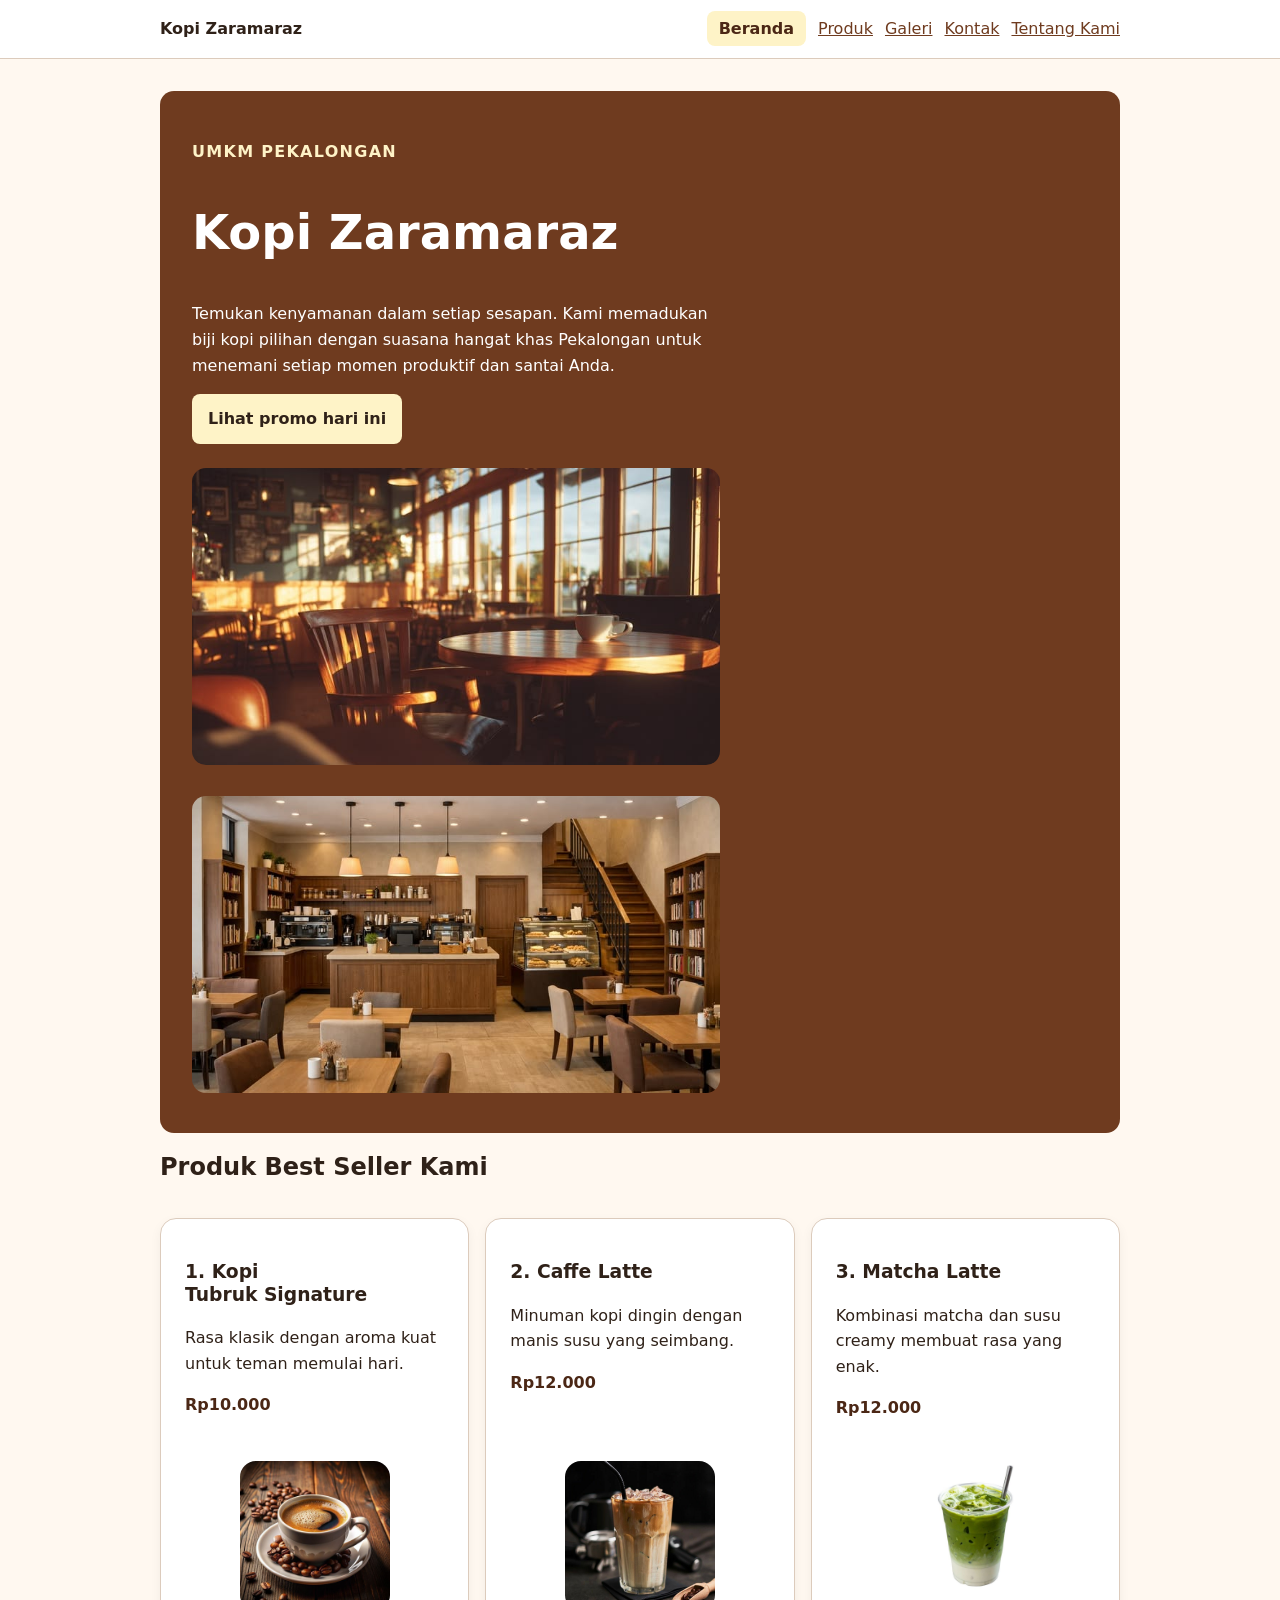
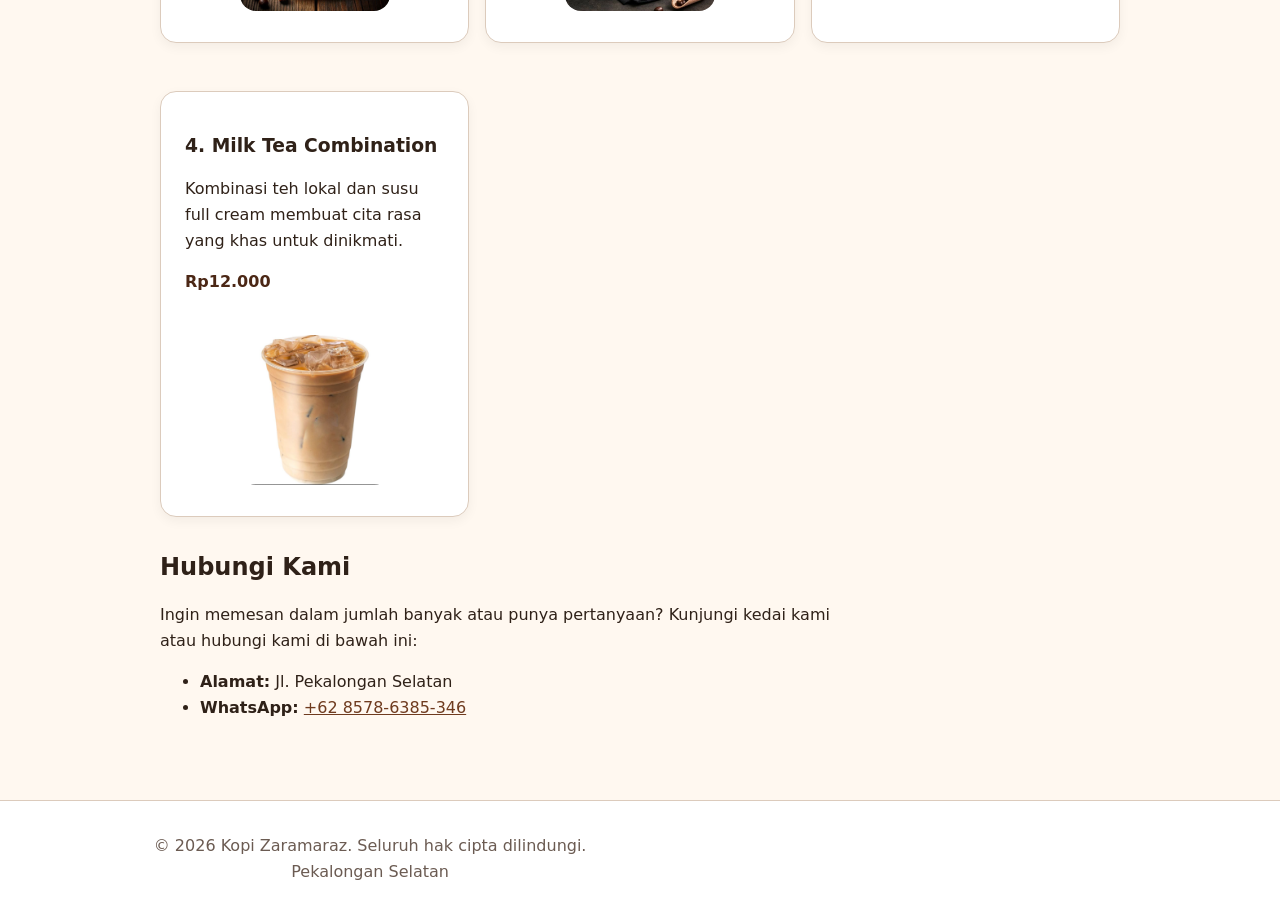
==== commit 25e8bf23: "feat: bangun layout flexbox dan grid" ====
--- a/index.html
+++ b/index.html
@@ -22,12 +22,15 @@
         </header>
 
         <main class="page">
-            <section class="hero">
+            <section class="hero" aria-labelledby="hero-title">
+            <div class="hero-content">
                 <p class="eyebrow">UMKM Pekalongan</p>
-                <h1>Kopi Zaramaraz</h1>
+                <h1 id="hero-title">Kopi Zaramaraz</h1>
                 <p>Temukan kenyamanan dalam setiap sesapan. Kami memadukan biji kopi pilihan dengan suasana hangat khas Pekalongan untuk menemani setiap momen produktif dan santai Anda.</p>
                 <button id="promoButton" type="button">Lihat promo hari ini</button>
-                <img src="assets/images/suasana-caffe2.jpg" alt="Etalase Kopi Nusa berisi kemasan kopi lokal" />
+                <img class="hero-image" src="assets/images/suasana-caffe2.jpg" alt="Etalase Kopi Nusa berisi kemasan kopi lokal" />
+                <img class="hero-image" src="assets/images/suasana-caffe3.jpg" alt="Etalase Kopi Nusa berisi kemasan kopi lokal" />
+            </div>
             </section>
             <section aria-labelledby="produk-title">
                 <h2 id="produk-title">Produk Best Seller Kami</h2>
@@ -52,6 +55,28 @@
                         <img src="assets/images/caffelatte.jpg" alt="Caffe Latte">
                     </div>
                     </article>
+                    </article>
+                    <article class="product-card">
+                    <div class="menu-text">
+                        <h3>3. Matcha Latte</h3>
+                        <p>Kombinasi matcha dan susu creamy membuat rasa yang enak.</p>
+                        <p class="price">Rp12.000</p>
+                    </div>
+                    <div class="menu-image">
+                        <img src="assets/images/mactha.jpg" alt="Matcha Latte">
+                    </div>
+                    </article>
+                    </article>
+                    <article class="product-card">
+                    <div class="menu-text">
+                        <h3>4. Milk Tea Combination</h3>
+                        <p>Kombinasi teh lokal dan susu full cream membuat cita rasa yang khas untuk dinikmati.</p>
+                        <p class="price">Rp12.000</p>
+                    </div>
+                    <div class="menu-image">
+                        <img src="assets/images/milk-tea.jpg" alt="Milk Tea Combination">
+                    </div>
+                    </article>
                 </div>
             </section>
             <section id="kontak" class="contact-section">
--- a/css/style.css
+++ b/css/style.css
@@ -56,11 +56,6 @@
   border-bottom: 1px solid var(--color-border);
 }
 .site-footer {
-  display: flex;
-  flex-direction: column;
-  align-items: center;
-  justify-content: center;
-  width: 100%;
   margin-top: var(--space-5);
   color: var(--color-muted);
   text-align: center;
@@ -204,11 +199,60 @@
 
 .product-card img,
 .product-img {
-  width: 150px !important;       
-  height: 150px !important;      
-  max-width: 150px !important;   
+  width: 150px;       
+  height: 150px;      
+  max-width: 150px;   
   object-fit: cover;             
   border-radius: 16px;           
   flex-shrink: 0;                
 }
 
+.nav {
+  display: flex;
+  gap: var(--space-3);
+  align-items: center;
+  justify-content: space-between;
+}
+.brand { margin-bottom: 0; }
+.nav ul { display: flex; gap: var(--space-2); flex-wrap: wrap; }
+.nav li { margin: 0; }
+
+.product-card { display: flex; flex-direction: column; }
+.product-list {
+    display: grid;
+    grid-template-columns: repeat(3, 1fr);
+    gap: var(--space-3);
+}
+.product-badge {
+  align-self: flex-start;
+  padding: 0.25rem var(--space-2);
+  color: var(--color-primary-strong);
+  font-size: 0.875rem;
+  font-weight: 800;
+  background: #fef3c7;
+  border-radius: 999px;
+}
+.card-actions {
+  display: flex;
+  gap: var(--space-2);
+  align-items: center;
+  flex-wrap: wrap;
+  margin-top: auto;
+}
+
+.hero {
+  display: grid;
+  grid-template-columns: 1.2fr 0.8fr;
+  gap: var(--space-3);
+  align-items: center;
+}
+.hero-image { width: 100%; border-radius: var(--radius-md); }
+
+.product-grid,
+.gallery-grid {
+  display: grid;
+  grid-template-columns: repeat(3, minmax(0, 1fr));
+  gap: var(--space-3);
+}
+.gallery-grid { grid-template-columns: repeat(2, minmax(0, 1fr)); }
+
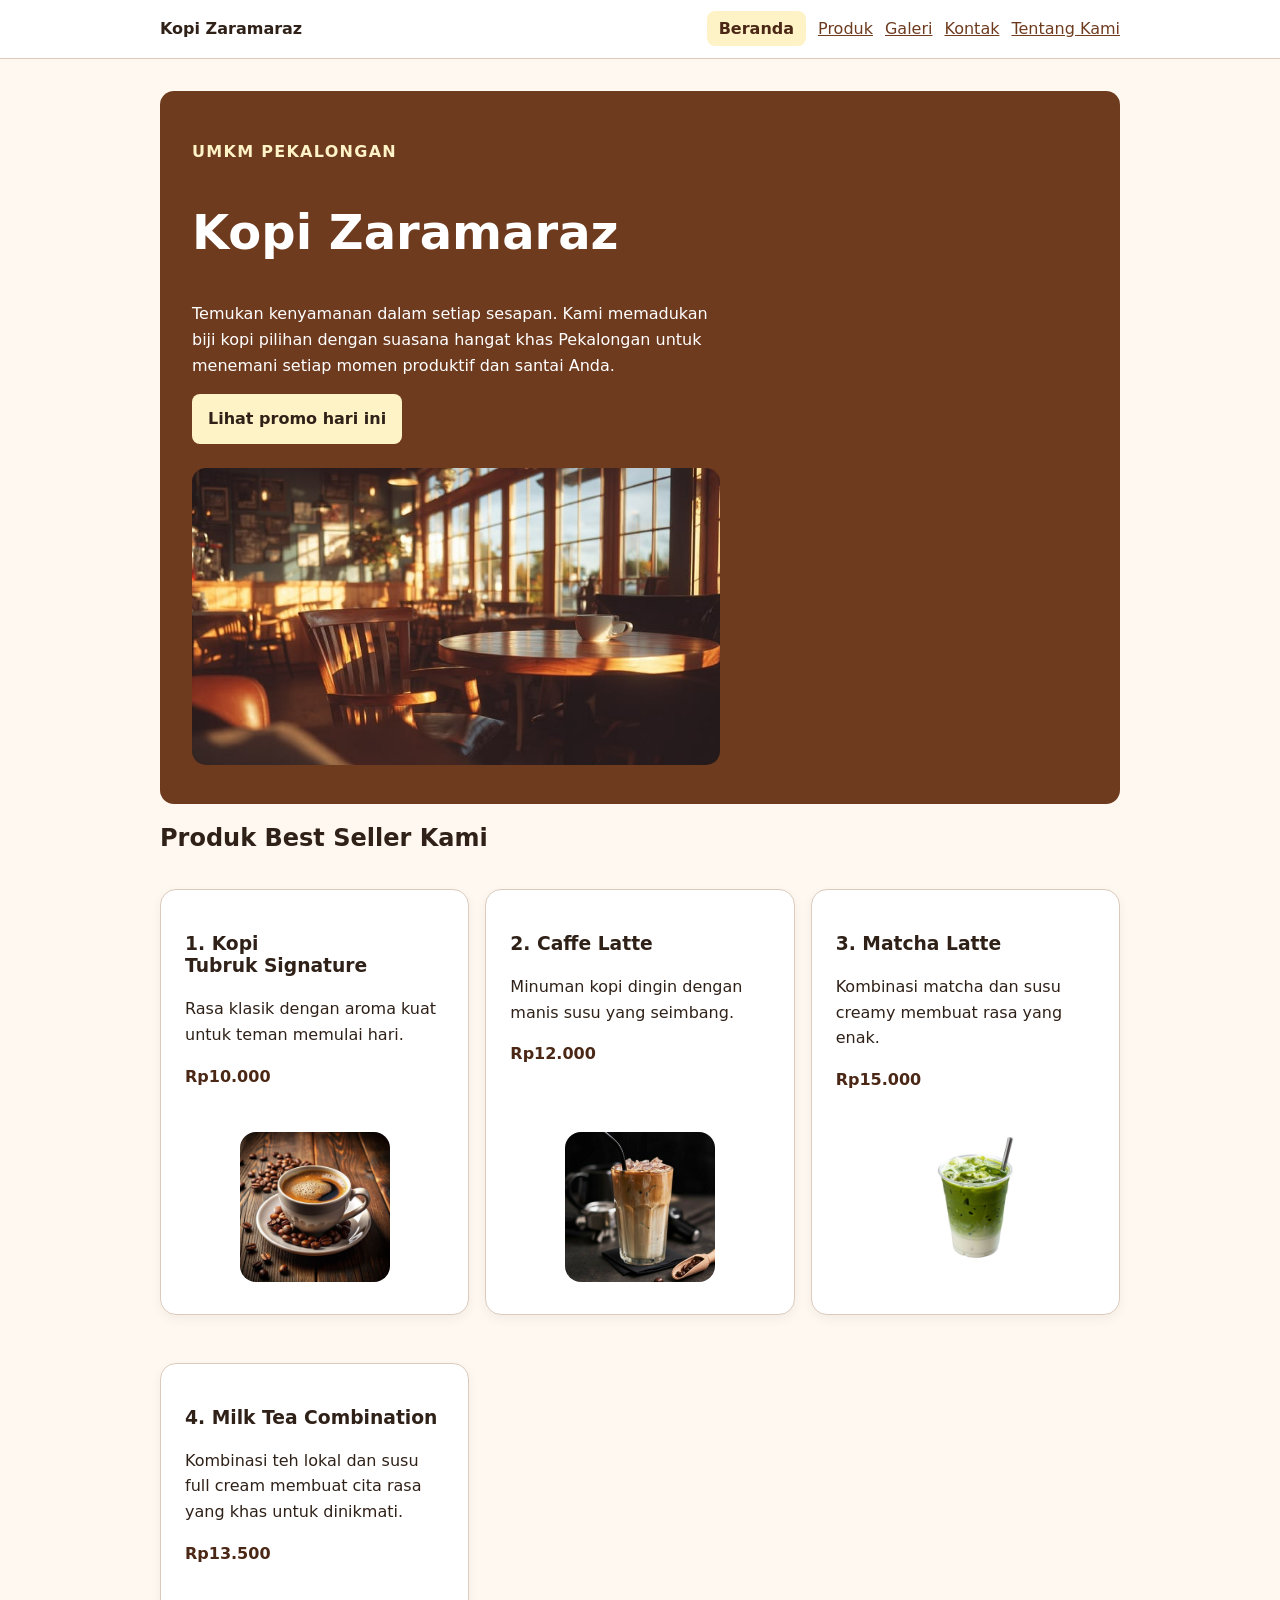
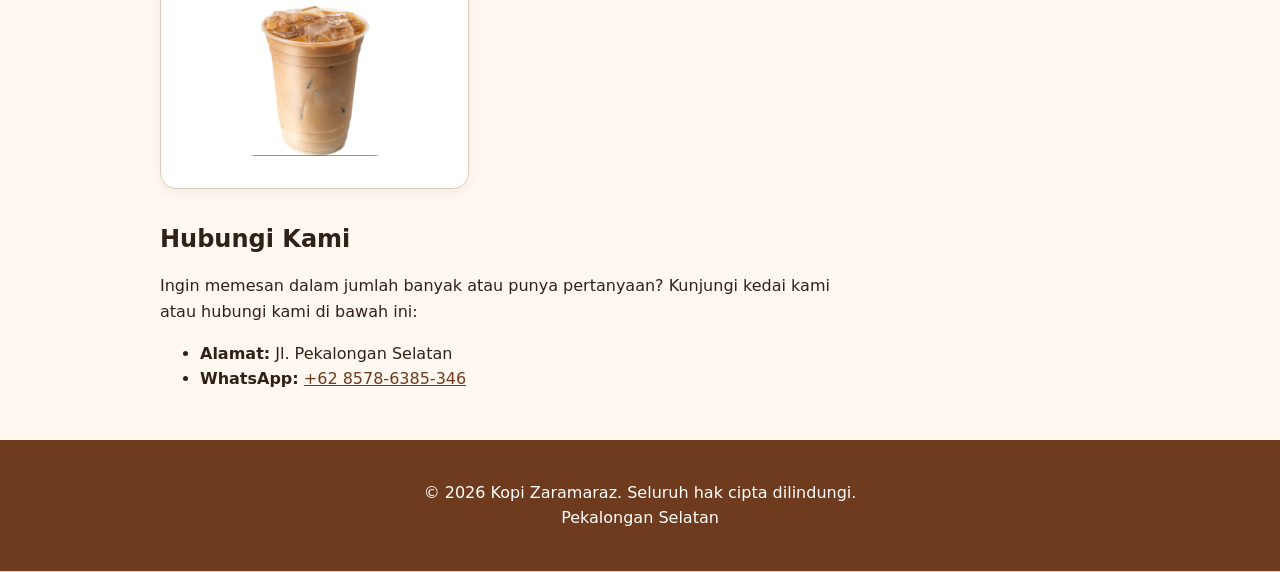
==== commit 5e268efb: "feat: terapkan responsive mobile-first" ====
--- a/index.html
+++ b/index.html
@@ -28,8 +28,7 @@
                 <h1 id="hero-title">Kopi Zaramaraz</h1>
                 <p>Temukan kenyamanan dalam setiap sesapan. Kami memadukan biji kopi pilihan dengan suasana hangat khas Pekalongan untuk menemani setiap momen produktif dan santai Anda.</p>
                 <button id="promoButton" type="button">Lihat promo hari ini</button>
-                <img class="hero-image" src="assets/images/suasana-caffe2.jpg" alt="Etalase Kopi Nusa berisi kemasan kopi lokal" />
-                <img class="hero-image" src="assets/images/suasana-caffe3.jpg" alt="Etalase Kopi Nusa berisi kemasan kopi lokal" />
+                <img class="hero-image" src="assets/images/suasana-caffe2.jpg" width="735" height="490" alt="Etalase Kopi Nusa berisi kemasan kopi lokal" />
             </div>
             </section>
             <section aria-labelledby="produk-title">
@@ -42,7 +41,7 @@
                         <p class="price">Rp10.000</p>
                     </div>
                     <div class="menu-image">
-                        <img src="assets/images/kopi-tubruk.jpg" alt="Kopi Tubruk Signature">
+                        <img src="assets/images/kopi-tubruk.jpg" width="736" height="736" alt="Kopi Tubruk Signature">
                     </div>
                     </article>
                     <article class="product-card">
@@ -52,7 +51,7 @@
                         <p class="price">Rp12.000</p>
                     </div>
                     <div class="menu-image">
-                        <img src="assets/images/caffelatte.jpg" alt="Caffe Latte">
+                        <img src="assets/images/caffelatte.jpg" width="600" height="600" alt="Caffe Latte">
                     </div>
                     </article>
                     </article>
@@ -60,10 +59,10 @@
                     <div class="menu-text">
                         <h3>3. Matcha Latte</h3>
                         <p>Kombinasi matcha dan susu creamy membuat rasa yang enak.</p>
-                        <p class="price">Rp12.000</p>
+                        <p class="price">Rp15.000</p>
                     </div>
                     <div class="menu-image">
-                        <img src="assets/images/mactha.jpg" alt="Matcha Latte">
+                        <img src="assets/images/mactha.jpg" width="736" height="920" alt="Matcha Latte">
                     </div>
                     </article>
                     </article>
@@ -71,10 +70,10 @@
                     <div class="menu-text">
                         <h3>4. Milk Tea Combination</h3>
                         <p>Kombinasi teh lokal dan susu full cream membuat cita rasa yang khas untuk dinikmati.</p>
-                        <p class="price">Rp12.000</p>
+                        <p class="price">Rp13.500</p>
                     </div>
                     <div class="menu-image">
-                        <img src="assets/images/milk-tea.jpg" alt="Milk Tea Combination">
+                        <img src="assets/images/milk-tea.jpg" width="736" height="739" alt="Milk Tea Combination">
                     </div>
                     </article>
                 </div>
--- a/css/style.css
+++ b/css/style.css
@@ -55,13 +55,9 @@
   background: var(--color-surface);
   border-bottom: 1px solid var(--color-border);
 }
-.site-footer {
-  margin-top: var(--space-5);
-  color: var(--color-muted);
-  text-align: center;
-  border-top: 1px solid var(--color-border);
-  border-bottom: 0;
-}
+.site-footer { padding: 24px 20px; color: white; text-align: center; background: #6f3b1f; }
+.site-footer p { margin-inline: auto; }
+
 .nav,
 .page { width: min(100% - 2rem, 60rem); margin-inline: auto; }
 .brand {
@@ -209,12 +205,17 @@
 
 .nav {
   display: flex;
+  flex-direction: column;
   gap: var(--space-3);
-  align-items: center;
-  justify-content: space-between;
+  align-items: flex-start;
 }
 .brand { margin-bottom: 0; }
-.nav ul { display: flex; gap: var(--space-2); flex-wrap: wrap; }
+.nav ul {
+  display: flex;
+  flex-direction: column;
+  gap: var(--space-2);
+  flex-wrap: wrap;
+}
 .nav li { margin: 0; }
 
 .product-card { display: flex; flex-direction: column; }
@@ -242,7 +243,7 @@
 
 .hero {
   display: grid;
-  grid-template-columns: 1.2fr 0.8fr;
+  grid-template-columns: 1fr;
   gap: var(--space-3);
   align-items: center;
 }
@@ -251,8 +252,26 @@
 .product-grid,
 .gallery-grid {
   display: grid;
-  grid-template-columns: repeat(3, minmax(0, 1fr));
+  grid-template-columns: 1fr; 
   gap: var(--space-3);
 }
-.gallery-grid { grid-template-columns: repeat(2, minmax(0, 1fr)); }
-
+
+.table-scroll { max-width: 100%; overflow-x: auto; }
+.table-scroll:focus-visible { outline: 3px solid var(--color-focus); outline-offset: 3px; }
+.table-scroll table { min-width: 40rem; }
+
+@media (min-width: 42rem) {
+  .nav ul { flex-direction: row; }
+  .gallery-grid { grid-template-columns: repeat(2, minmax(0, 1fr)); }
+}
+
+@media (min-width: 48rem) {
+  .hero { grid-template-columns: 1.2fr 0.8fr; }
+  .product-grid { grid-template-columns: repeat(2, minmax(0, 1fr)); }
+}
+
+@media (min-width: 60rem) {
+  .nav { flex-direction: row; align-items: center; justify-content: space-between; }
+  .product-grid { grid-template-columns: repeat(3, minmax(0, 1fr)); }
+}
+
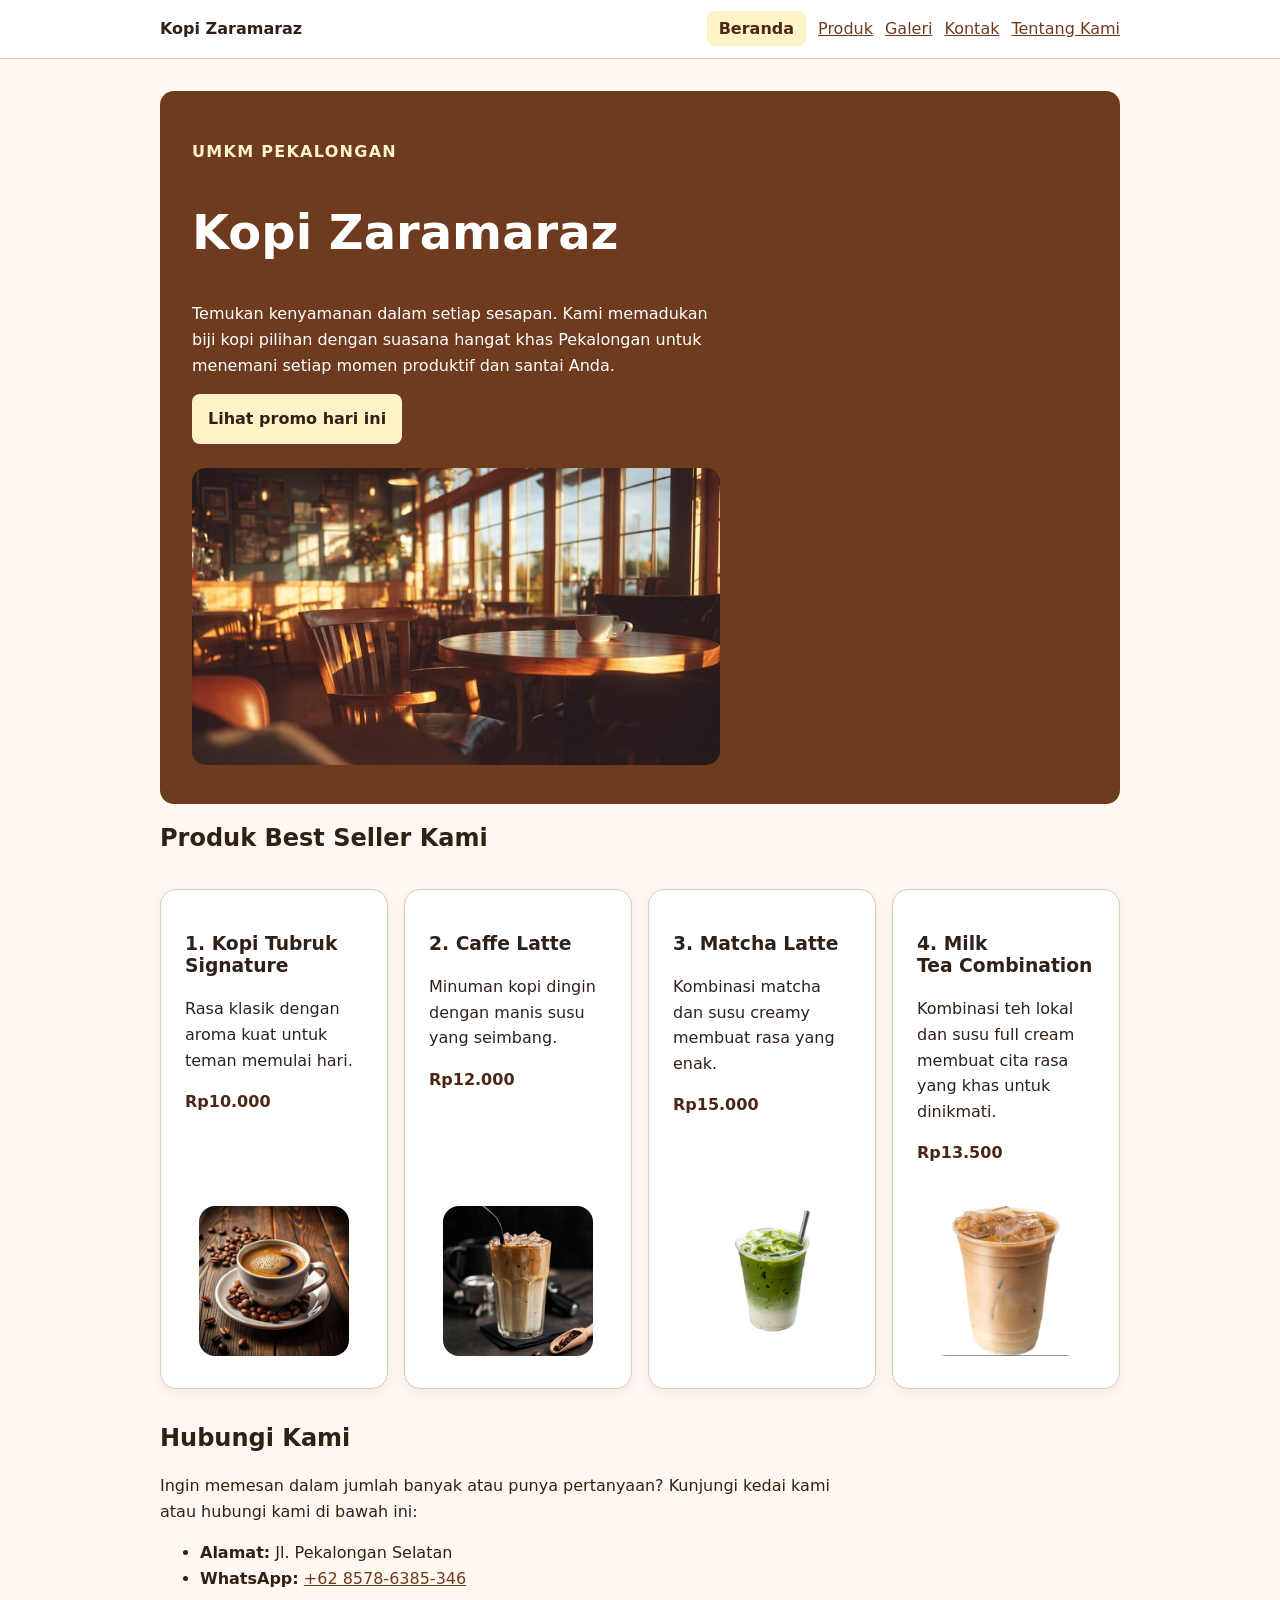
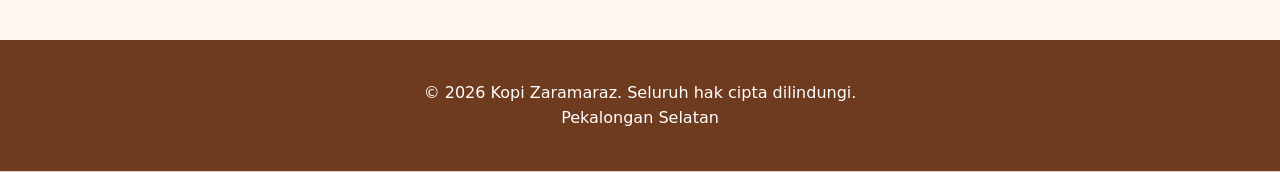
==== commit e59e9d26: "feat: tambahkan data produk dengan javascript" ====
--- a/index.html
+++ b/index.html
@@ -5,6 +5,7 @@
         <meta name="viewport" content="width=device-width, initial-scale=1" />
         <title>Kopi Zaramaraz</title>
         <link rel="stylesheet" href="css/style.css" />
+        <script src="js/app.js" defer></script>
     </head>
     <body>
         <a class="skip-link" href="#konten">Lewati ke konten utama</a>
--- a/css/style.css
+++ b/css/style.css
@@ -221,9 +221,10 @@
 .product-card { display: flex; flex-direction: column; }
 .product-list {
     display: grid;
-    grid-template-columns: repeat(3, 1fr);
+    grid-template-columns: repeat(4, 1fr);
     gap: var(--space-3);
 }
+
 .product-badge {
   align-self: flex-start;
   padding: 0.25rem var(--space-2);
@@ -275,3 +276,111 @@
   .product-grid { grid-template-columns: repeat(3, minmax(0, 1fr)); }
 }
 
+@media (max-width: 25rem) {
+
+  .product-list {
+    grid-template-columns: minmax(0, 1fr);
+    gap: var(--space-3);
+    align-items: stretch;
+    width: 100%;
+    min-width: 0;
+  }
+
+  .product-card {
+    display: flex;
+    flex-direction: column;
+    align-items: stretch;
+    justify-content: flex-start;
+    gap: var(--space-2);
+    width: 100%;
+    min-width: 0;
+    margin-block: 0;
+    padding: var(--space-3);
+  }
+
+  .product-info {
+    flex: 1;
+    width: 100%;
+    min-width: 0;
+    padding-right: 0;
+    overflow-wrap: break-word;
+  }
+
+  .product-card img,
+  .product-card .product-img {
+    display: block;
+    width: 100%;
+    max-width: 100%;
+    height: auto;
+    aspect-ratio: 1 / 1;
+    object-fit: contain;
+    margin-top: var(--space-2);
+    border-radius: var(--radius-md);
+    flex-shrink: 1;
+  }
+
+}
+
+@media (min-width: 401px) and (max-width: 767px) {
+
+  .product-list {
+    grid-template-columns: repeat(2, minmax(0, 1fr));
+    gap: var(--space-3);
+    width: 100%;
+  }
+
+  .product-card {
+    width: 100%;
+    min-width: 0;
+  }
+
+}
+
+@media (min-width: 768px) {
+
+  .product-list {
+    grid-template-columns: repeat(4, minmax(0, 1fr));
+    gap: var(--space-3);
+    width: 100%;
+  }
+
+  .product-card {
+    width: 100%;
+    min-width: 0;
+  }
+
+}
+
+.js-product-grid {
+  display: grid;
+  grid-template-columns: repeat(auto-fit, minmax(14rem, 1fr));
+  gap: var(--space-4);
+}
+
+.js-product-card {
+  padding: var(--space-4);
+  border: 1px solid var(--color-border);
+  border-radius: var(--radius-lg);
+  background: var(--color-surface);
+}
+
+.stock-badge {
+  display: inline-flex;
+  margin-block-start: var(--space-2);
+  padding: 0.25rem 0.6rem;
+  border-radius: 999px;
+  font-size: 0.85rem;
+  font-weight: 700;
+  background: #dcfce7;
+  color: #166534;
+}
+
+.stock-badge.warning {
+  background: #fef3c7;
+  color: #92400e;
+}
+
+.stock-badge.empty {
+  background: #fee2e2;
+  color: #991b1b;
+}
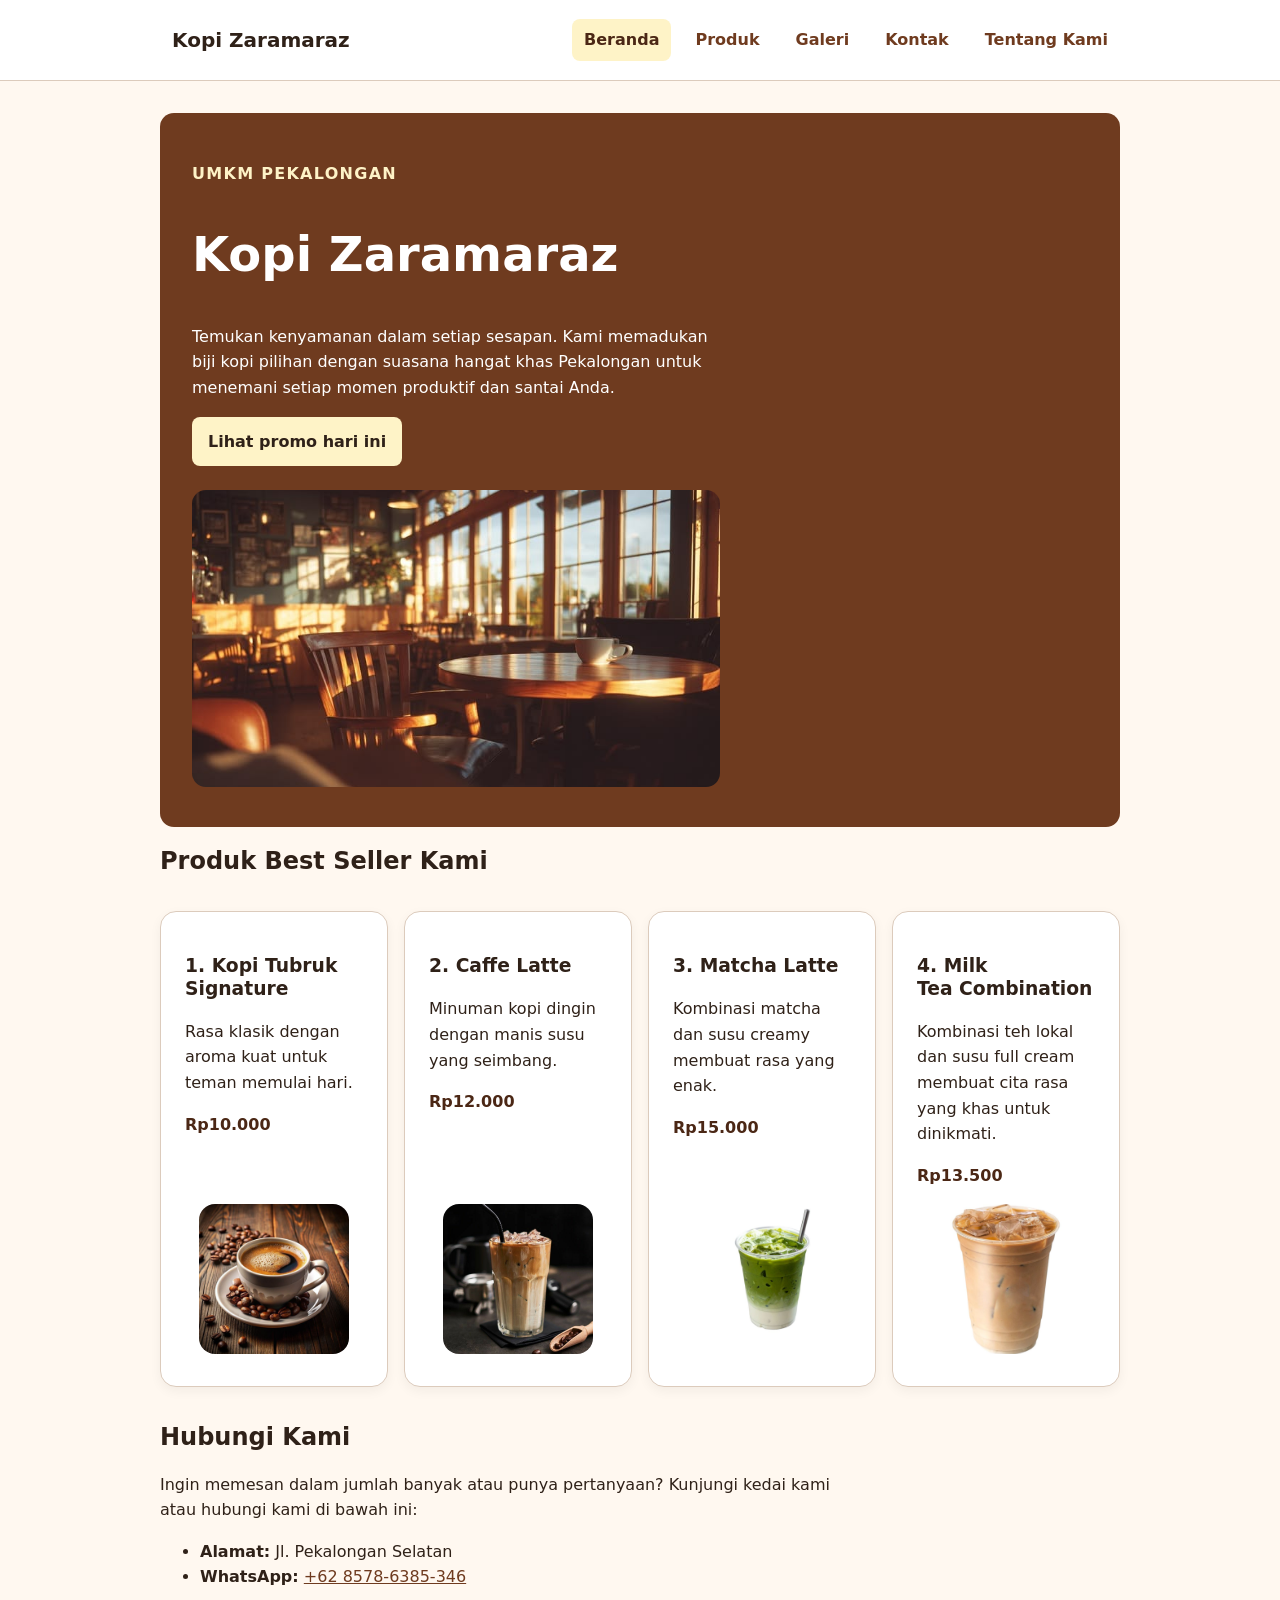
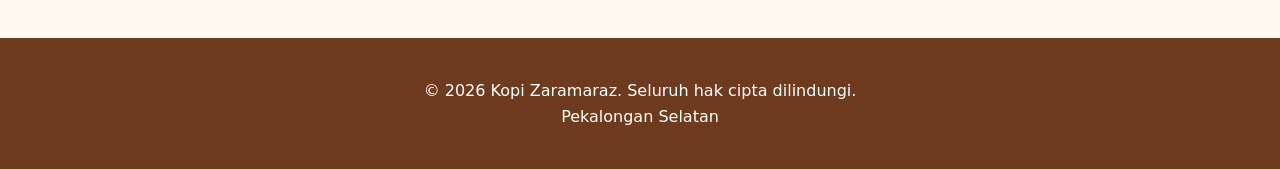
==== commit eab11bf3: "refactor katalog produk dengan function dan array methods serta menambhkan fitur humbarger navigasi" ====
--- a/index.html
+++ b/index.html
@@ -12,7 +12,14 @@
         <header class="site-header">
             <nav class="nav" aria-label="Navigasi utama">
                 <a class="brand" href="index.html">Kopi Zaramaraz</a>
-                <ul>
+
+                <button class="nav-toggle" type="button" aria-expanded="false" aria-controls="nav-menu" aria-label="Buka menu navigasi">
+                    <span class="hamburger-bar"></span>
+                    <span class="hamburger-bar"></span>
+                    <span class="hamburger-bar"></span>
+                </button>
+
+                <ul id="nav-menu">
                     <li><a aria-current="page" href="index.html">Beranda</a></li>
                     <li><a href="produk.html">Produk</a></li>
                     <li><a href="galeri.html">Galeri</a></li>
@@ -92,5 +99,6 @@
             <p>&copy; 2026 Kopi Zaramaraz. Seluruh hak cipta dilindungi.<br>Pekalongan Selatan</p>
         </footer>
         <script src="js/script.js"></script>
+        <script src="js/ham.js"></script>
     </body>
 </html>
--- a/css/style.css
+++ b/css/style.css
@@ -1,3 +1,4 @@
+/* 1. Variabel Global & Reset Dasar */
 :root {
   --color-primary: #6f3b1f;
   --color-primary-strong: #4b2715;
@@ -14,6 +15,7 @@
   --space-5: 2rem;
   --radius-sm: 0.5rem;
   --radius-md: 0.875rem;
+  --radius-lg: 1rem;
   --shadow-card: 0 0.5rem 1.5rem rgb(47 33 24 / 0.1);
 }
 
@@ -23,7 +25,9 @@
   box-sizing: border-box;
 }
 
-html { color-scheme: light; }
+html {
+  color-scheme: light;
+}
 
 body {
   margin: 0;
@@ -34,10 +38,35 @@
   line-height: 1.6;
 }
 
-img { max-width: 100%; height: auto; }
-a { color: var(--color-primary); }
-a:hover { color: var(--color-primary-strong); }
-:focus-visible { outline: 3px solid var(--color-focus); outline-offset: 3px; }
+/* 2. Tipografi, Tautan & Aksesibilitas */
+h1,
+h2,
+h3 {
+  line-height: 1.2;
+  text-wrap: balance;
+}
+
+h1 {
+  font-size: clamp(2rem, 6vw, 3rem);
+}
+
+p,
+li {
+  max-width: 68ch;
+}
+
+a {
+  color: var(--color-primary);
+}
+
+a:hover {
+  color: var(--color-primary-strong);
+}
+
+:focus-visible {
+  outline: 3px solid var(--color-focus);
+  outline-offset: 3px;
+}
 
 .skip-link {
   position: absolute;
@@ -47,28 +76,152 @@
   color: var(--color-surface);
   background: var(--color-text);
 }
-.skip-link:focus { top: var(--space-3); }
-
-.site-header,
-.site-footer {
+
+.skip-link:focus {
+  top: var(--space-3);
+}
+
+.eyebrow {
+  color: var(--color-primary);
+  font-weight: 800;
+  letter-spacing: 0.08em;
+  text-transform: uppercase;
+}
+
+.price {
+  color: var(--color-primary-strong);
+  font-weight: 800;
+}
+
+#produk-unggulan {
+  font-weight: 700;
+  color: var(--color-primary, #6f3b1f);
+}
+
+/* 3. Media & Gambar Umum */
+img {
+  width: 100%;
+  max-width: 100%;
+  height: auto;
+  aspect-ratio: 16 / 9;
+  object-fit: cover;
+  border-radius: 16px;
+  margin-top: 24px;
+}
+
+figure {
+  margin-inline: 0;
+}
+
+figcaption,
+caption {
+  color: var(--color-muted);
+}
+
+audio {
+  max-width: 100%;
+}
+
+/* 4. Tata Letak Utama (Layout, Header & Footer) */
+.nav,
+.page {
+  width: min(100% - 2rem, 60rem);
+  margin-inline: auto;
+}
+
+.page {
+  padding-block: var(--space-5);
+}
+
+.site-header {
   padding: var(--space-3) var(--space-4);
   background: var(--color-surface);
   border-bottom: 1px solid var(--color-border);
 }
-.site-footer { padding: 24px 20px; color: white; text-align: center; background: #6f3b1f; }
-.site-footer p { margin-inline: auto; }
-
-.nav,
-.page { width: min(100% - 2rem, 60rem); margin-inline: auto; }
+
+.site-footer {
+  padding: 24px 20px;
+  color: white;
+  text-align: center;
+  background: #6f3b1f;
+  border-bottom: 1px solid var(--color-border);
+}
+
+.site-footer p {
+  margin-inline: auto;
+}
+
+/* 5. Navigasi & Menu Hamburger */
+.nav {
+  display: flex;
+  flex-direction: row;
+  flex-wrap: wrap;
+  justify-content: space-between;
+  align-items: center;
+  gap: var(--space-3);
+}
+
 .brand {
   display: inline-block;
-  margin-bottom: var(--space-2);
+  margin-bottom: 0;
   color: var(--color-text);
+  font-size: 1.25rem;
   font-weight: 800;
   text-decoration: none;
 }
-.nav ul { padding: 0; margin: 0; list-style: none; }
-.nav li { display: inline-block; margin: 0 var(--space-2) var(--space-1) 0; }
+
+.nav-toggle {
+  display: flex;
+  flex-direction: column;
+  justify-content: center;
+  gap: 5px;
+  padding: var(--space-1);
+  background: transparent;
+  border: 1px solid var(--color-border);
+  border-radius: var(--radius-sm);
+}
+
+.nav-toggle:hover {
+  background: var(--color-surface-soft);
+}
+
+.hamburger-bar {
+  display: block;
+  width: 24px;
+  height: 3px;
+  background-color: var(--color-primary);
+  border-radius: 2px;
+  transition: transform 0.25s ease, opacity 0.25s ease;
+}
+
+.nav ul {
+  display: none;
+  flex-direction: column;
+  flex-wrap: wrap;
+  width: 100%;
+  padding: 0;
+  padding-top: var(--space-2);
+  margin: 0;
+  list-style: none;
+  border-top: 1px solid var(--color-border);
+  gap: var(--space-2);
+}
+
+.nav ul.is-open {
+  display: flex;
+}
+
+.nav li {
+  margin: 0;
+}
+
+.nav a {
+  display: block;
+  padding: var(--space-1) var(--space-2);
+  text-decoration: none;
+  font-weight: 600;
+}
+
 .nav a[aria-current="page"] {
   padding: var(--space-1) var(--space-2);
   color: var(--color-primary-strong);
@@ -77,35 +230,29 @@
   background: #fef3c7;
   border-radius: var(--radius-sm);
 }
-.page { padding-block: var(--space-5); }
-
+
+/* 6. Bagian Hero */
 .hero {
+  display: grid;
+  grid-template-columns: 1fr;
+  gap: var(--space-3);
+  align-items: center;
   padding: var(--space-5);
   color: var(--color-surface);
   background: var(--color-primary);
   border-radius: var(--radius-md);
 }
 
-img { 
-    width: 100%;
-    max-width: 100%;
-    height: auto;
-    aspect-ratio: 16 / 9;
-    object-fit: cover;
-    border-radius: 16px;
-    margin-top: 24px;
-} 
-
-h1,
-h2,
-h3 { line-height: 1.2; text-wrap: balance; }
-h1 { font-size: clamp(2rem, 6vw, 3rem); }
-p,
-li { max-width: 68ch; }
-.eyebrow { color: var(--color-primary); font-weight: 800; letter-spacing: 0.08em; text-transform: uppercase; }
-.hero .eyebrow { color: #fef3c7; }
-.price { color: var(--color-primary-strong); font-weight: 800; }
-
+.hero .eyebrow {
+  color: #fef3c7;
+}
+
+.hero-image {
+  width: 100%;
+  border-radius: var(--radius-md);
+}
+
+/* 7. Tombol (Button) */
 .button,
 button {
   display: inline-block;
@@ -121,10 +268,22 @@
 }
 
 .button:hover,
-button:hover { color: var(--color-surface); background: var(--color-primary-strong); }
-.hero button { color: var(--color-text); background: #fef3c7; }
-.hero button:hover { color: var(--color-text); background: #fde68a; }
-
+button:hover {
+  color: var(--color-surface);
+  background: var(--color-primary-strong);
+}
+
+.hero button {
+  color: var(--color-text);
+  background: #fef3c7;
+}
+
+.hero button:hover {
+  color: var(--color-text);
+  background: #fde68a;
+}
+
+/* 8. Kartu Produk & Grid Produk UMKM */
 .product-card,
 .media-card,
 table,
@@ -137,49 +296,22 @@
   box-shadow: var(--shadow-card);
 }
 
-figure { margin-inline: 0; }
-
-figcaption,
-caption { color: var(--color-muted); }
-table { width: 100%; border-collapse: collapse; border-radius: 0; }
-caption { margin-bottom: var(--space-2); font-weight: 700; text-align: left; }
-th,
-td { padding: var(--space-2); text-align: left; border: 1px solid var(--color-border); }
-th { background: var(--color-surface-soft); }
-
-.field { margin-bottom: var(--space-3); }
-.field label,
-legend { display: block; margin-bottom: var(--space-1); font-weight: 700; }
-.field input,
-.field select,
-.field textarea {
-  width: 100%;
-  padding: var(--space-2);
-  color: inherit;
-  font: inherit;
-  background: var(--color-surface);
-  border: 1px solid var(--color-border);
-  border-radius: var(--radius-sm);
-}
-input[type="radio"],
-input[type="checkbox"] { width: auto; }
-fieldset {
-  margin: 0 0 var(--space-3);
-  padding: var(--space-3);
-  border: 1px solid var(--color-border);
-  border-radius: var(--radius-sm);
-}
-audio { max-width: 100%; }
-#preview-form {
-  padding: var(--space-3);
-  white-space: pre-wrap;
-  background: var(--color-surface);
-  border: 1px solid var(--color-border);
-  border-radius: var(--radius-sm);
+.product-list {
+  display: grid;
+  grid-template-columns: repeat(4, 1fr);
+  gap: var(--space-3);
+}
+
+.product-grid,
+.gallery-grid {
+  display: grid;
+  grid-template-columns: 1fr;
+  gap: var(--space-3);
 }
 
 .product-card {
   display: flex;
+  flex-direction: column;
   justify-content: space-between;
   align-items: center;
   padding: 24px;
@@ -189,40 +321,20 @@
 }
 
 .product-info {
-  flex: 1; 
-  padding-right: 24px; 
+  flex: 1;
+  padding-right: 24px;
 }
 
 .product-card img,
 .product-img {
-  width: 150px;       
-  height: 150px;      
-  max-width: 150px;   
-  object-fit: cover;             
-  border-radius: 16px;           
-  flex-shrink: 0;                
-}
-
-.nav {
-  display: flex;
-  flex-direction: column;
-  gap: var(--space-3);
-  align-items: flex-start;
-}
-.brand { margin-bottom: 0; }
-.nav ul {
-  display: flex;
-  flex-direction: column;
-  gap: var(--space-2);
-  flex-wrap: wrap;
-}
-.nav li { margin: 0; }
-
-.product-card { display: flex; flex-direction: column; }
-.product-list {
-    display: grid;
-    grid-template-columns: repeat(4, 1fr);
-    gap: var(--space-3);
+  width: 150px;
+  height: 150px;
+  max-width: 150px;
+  aspect-ratio: auto;
+  margin-top: 0;
+  object-fit: cover;
+  border-radius: 16px;
+  flex-shrink: 0;
 }
 
 .product-badge {
@@ -234,6 +346,7 @@
   background: #fef3c7;
   border-radius: 999px;
 }
+
 .card-actions {
   display: flex;
   gap: var(--space-2);
@@ -242,115 +355,7 @@
   margin-top: auto;
 }
 
-.hero {
-  display: grid;
-  grid-template-columns: 1fr;
-  gap: var(--space-3);
-  align-items: center;
-}
-.hero-image { width: 100%; border-radius: var(--radius-md); }
-
-.product-grid,
-.gallery-grid {
-  display: grid;
-  grid-template-columns: 1fr; 
-  gap: var(--space-3);
-}
-
-.table-scroll { max-width: 100%; overflow-x: auto; }
-.table-scroll:focus-visible { outline: 3px solid var(--color-focus); outline-offset: 3px; }
-.table-scroll table { min-width: 40rem; }
-
-@media (min-width: 42rem) {
-  .nav ul { flex-direction: row; }
-  .gallery-grid { grid-template-columns: repeat(2, minmax(0, 1fr)); }
-}
-
-@media (min-width: 48rem) {
-  .hero { grid-template-columns: 1.2fr 0.8fr; }
-  .product-grid { grid-template-columns: repeat(2, minmax(0, 1fr)); }
-}
-
-@media (min-width: 60rem) {
-  .nav { flex-direction: row; align-items: center; justify-content: space-between; }
-  .product-grid { grid-template-columns: repeat(3, minmax(0, 1fr)); }
-}
-
-@media (max-width: 25rem) {
-
-  .product-list {
-    grid-template-columns: minmax(0, 1fr);
-    gap: var(--space-3);
-    align-items: stretch;
-    width: 100%;
-    min-width: 0;
-  }
-
-  .product-card {
-    display: flex;
-    flex-direction: column;
-    align-items: stretch;
-    justify-content: flex-start;
-    gap: var(--space-2);
-    width: 100%;
-    min-width: 0;
-    margin-block: 0;
-    padding: var(--space-3);
-  }
-
-  .product-info {
-    flex: 1;
-    width: 100%;
-    min-width: 0;
-    padding-right: 0;
-    overflow-wrap: break-word;
-  }
-
-  .product-card img,
-  .product-card .product-img {
-    display: block;
-    width: 100%;
-    max-width: 100%;
-    height: auto;
-    aspect-ratio: 1 / 1;
-    object-fit: contain;
-    margin-top: var(--space-2);
-    border-radius: var(--radius-md);
-    flex-shrink: 1;
-  }
-
-}
-
-@media (min-width: 401px) and (max-width: 767px) {
-
-  .product-list {
-    grid-template-columns: repeat(2, minmax(0, 1fr));
-    gap: var(--space-3);
-    width: 100%;
-  }
-
-  .product-card {
-    width: 100%;
-    min-width: 0;
-  }
-
-}
-
-@media (min-width: 768px) {
-
-  .product-list {
-    grid-template-columns: repeat(4, minmax(0, 1fr));
-    gap: var(--space-3);
-    width: 100%;
-  }
-
-  .product-card {
-    width: 100%;
-    min-width: 0;
-  }
-
-}
-
+/* 9. Katalog Produk Dinamis (JavaScript) & Badge Stok */
 .js-product-grid {
   display: grid;
   grid-template-columns: repeat(auto-fit, minmax(14rem, 1fr));
@@ -383,4 +388,197 @@
 .stock-badge.empty {
   background: #fee2e2;
   color: #991b1b;
+}
+
+/* 10. Tabel Data */
+.table-scroll {
+  max-width: 100%;
+  overflow-x: auto;
+}
+
+.table-scroll:focus-visible {
+  outline: 3px solid var(--color-focus);
+  outline-offset: 3px;
+}
+
+.table-scroll table {
+  min-width: 40rem;
+}
+
+table {
+  width: 100%;
+  border-collapse: collapse;
+  border-radius: 0;
+}
+
+caption {
+  margin-bottom: var(--space-2);
+  font-weight: 700;
+  text-align: left;
+}
+
+th,
+td {
+  padding: var(--space-2);
+  text-align: left;
+  border: 1px solid var(--color-border);
+}
+
+th {
+  background: var(--color-surface-soft);
+}
+
+/* 11. Formulir & Preview */
+.field {
+  margin-bottom: var(--space-3);
+}
+
+.field label,
+legend {
+  display: block;
+  margin-bottom: var(--space-1);
+  font-weight: 700;
+}
+
+.field input,
+.field select,
+.field textarea {
+  width: 100%;
+  padding: var(--space-2);
+  color: inherit;
+  font: inherit;
+  background: var(--color-surface);
+  border: 1px solid var(--color-border);
+  border-radius: var(--radius-sm);
+}
+
+input[type="radio"],
+input[type="checkbox"] {
+  width: auto;
+}
+
+fieldset {
+  margin: 0 0 var(--space-3);
+  padding: var(--space-3);
+  border: 1px solid var(--color-border);
+  border-radius: var(--radius-sm);
+}
+
+#preview-form {
+  padding: var(--space-3);
+  white-space: pre-wrap;
+  background: var(--color-surface);
+  border: 1px solid var(--color-border);
+  border-radius: var(--radius-sm);
+}
+
+/* 12. Media Queries (Tampilan Responsif) */
+@media (max-width: 25rem) {
+  .product-list {
+    grid-template-columns: minmax(0, 1fr);
+    gap: var(--space-3);
+    align-items: stretch;
+    width: 100%;
+    min-width: 0;
+  }
+
+  .product-card {
+    display: flex;
+    flex-direction: column;
+    align-items: stretch;
+    justify-content: flex-start;
+    gap: var(--space-2);
+    width: 100%;
+    min-width: 0;
+    margin-block: 0;
+    padding: var(--space-3);
+  }
+
+  .product-info {
+    flex: 1;
+    width: 100%;
+    min-width: 0;
+    padding-right: 0;
+    overflow-wrap: break-word;
+  }
+
+  .product-card img,
+  .product-card .product-img {
+    display: block;
+    width: 100%;
+    max-width: 100%;
+    height: auto;
+    aspect-ratio: 1 / 1;
+    object-fit: contain;
+    margin-top: var(--space-2);
+    border-radius: var(--radius-md);
+    flex-shrink: 1;
+  }
+}
+
+@media (min-width: 401px) and (max-width: 767px) {
+  .product-list {
+    grid-template-columns: repeat(2, minmax(0, 1fr));
+    gap: var(--space-3);
+    width: 100%;
+  }
+
+  .product-card {
+    width: 100%;
+    min-width: 0;
+  }
+}
+
+@media (min-width: 42rem) {
+  .nav-toggle {
+    display: none;
+  }
+
+  .nav ul {
+    display: flex;
+    flex-direction: row;
+    width: auto;
+    padding-top: 0;
+    border-top: none;
+    align-items: center;
+  }
+
+  .gallery-grid {
+    grid-template-columns: repeat(2, minmax(0, 1fr));
+  }
+}
+
+@media (min-width: 48rem) {
+  .hero {
+    grid-template-columns: 1.2fr 0.8fr;
+  }
+
+  .product-grid {
+    grid-template-columns: repeat(2, minmax(0, 1fr));
+  }
+}
+
+@media (min-width: 60rem) {
+  .nav {
+    flex-direction: row;
+    align-items: center;
+    justify-content: space-between;
+  }
+
+  .product-grid {
+    grid-template-columns: repeat(3, minmax(0, 1fr));
+  }
+}
+
+@media (min-width: 768px) {
+  .product-list {
+    grid-template-columns: repeat(4, minmax(0, 1fr));
+    gap: var(--space-3);
+    width: 100%;
+  }
+
+  .product-card {
+    width: 100%;
+    min-width: 0;
+  }
 }
